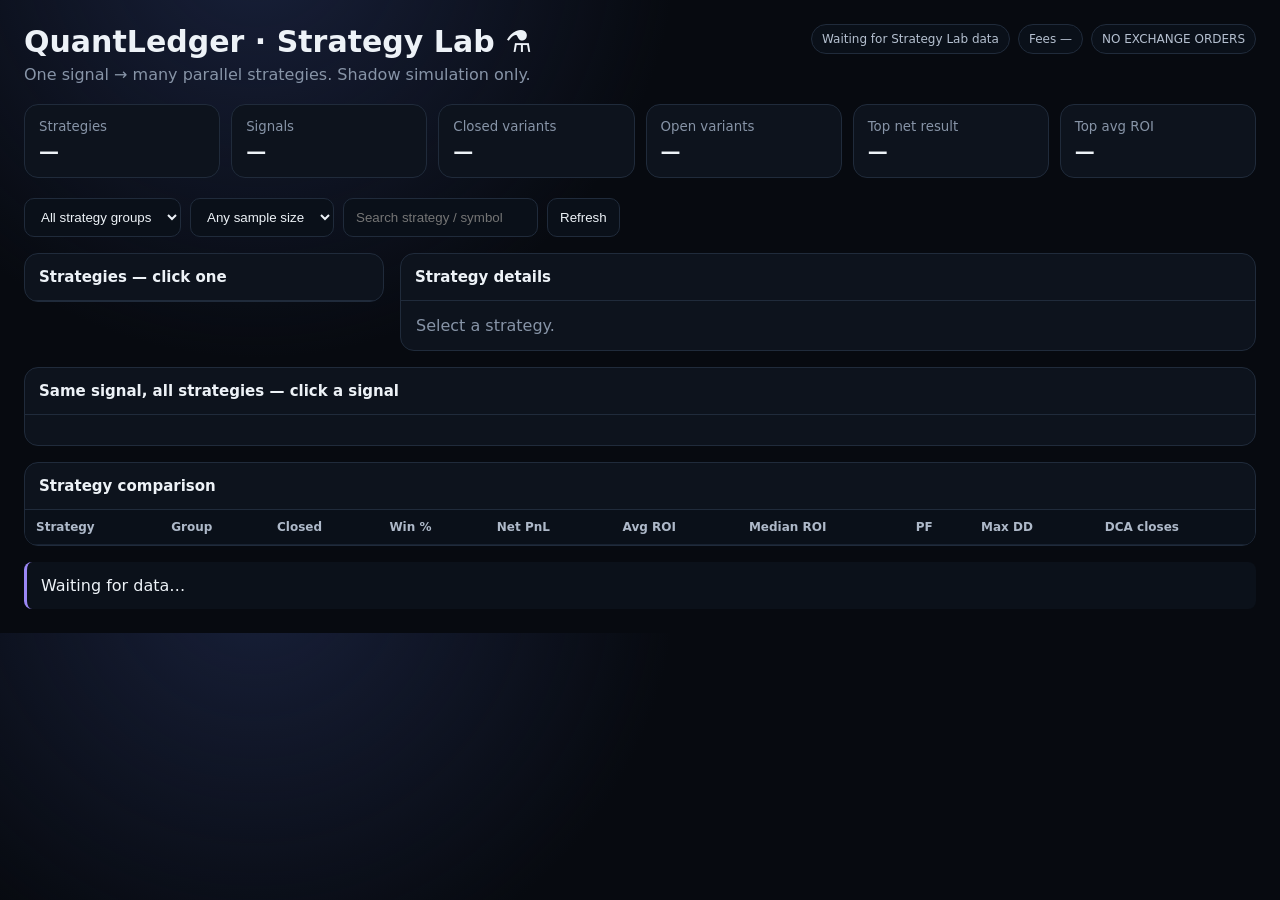
==== strategy-lab.html @ 955a2b3a "Update Strategy Lab page" ====
<!doctype html>
<html lang="en">
<head>
<meta charset="utf-8">
<meta name="viewport" content="width=device-width,initial-scale=1">
<title>QuantLedger · Strategy Lab</title>
<style>
:root{--bg:#070a10;--card:#0d131d;--card2:#101824;--line:#202b3b;--txt:#edf2f7;--muted:#8794a7;--green:#39d98a;--red:#ff6574;--yellow:#ffd166;--violet:#9b87f5}
*{box-sizing:border-box}body{margin:0;background:radial-gradient(circle at 20% -10%,#18203a 0,transparent 34%),var(--bg);color:var(--txt);font-family:Inter,system-ui,-apple-system,Segoe UI,Roboto,Arial,sans-serif}
.wrap{max-width:1580px;margin:auto;padding:24px}.header{display:flex;justify-content:space-between;gap:20px;align-items:flex-start;flex-wrap:wrap}
h1{margin:0;font-size:30px}.sub{color:var(--muted);margin-top:6px}.chips{display:flex;gap:8px;flex-wrap:wrap}.chip{font-size:12px;padding:7px 10px;border-radius:999px;background:#0a1019;border:1px solid var(--line);color:#b5c0d0}
.kpis{display:grid;grid-template-columns:repeat(6,minmax(130px,1fr));gap:11px;margin:20px 0}.kpi{background:var(--card);border:1px solid var(--line);border-radius:14px;padding:14px}.kpi small{display:block;color:var(--muted)}.kpi b{display:block;margin-top:5px;font-size:20px}
.controls{display:flex;gap:9px;flex-wrap:wrap;margin:16px 0}.controls input,.controls select,.controls button{background:#0a1019;color:var(--txt);border:1px solid var(--line);border-radius:10px;padding:10px 12px}.controls button{cursor:pointer}
.grid{display:grid;grid-template-columns:360px 1fr;gap:16px;align-items:start}.panel{background:var(--card);border:1px solid var(--line);border-radius:14px;overflow:hidden}.panel h2{font-size:15px;margin:0;padding:14px;border-bottom:1px solid var(--line)}
.strategies{max-height:760px;overflow:auto}.strategy{padding:12px 14px;border-bottom:1px solid #182231;cursor:pointer}.strategy:hover,.strategy.active{background:#131d2b}.strategy .name{font-weight:700}.strategy .meta{display:flex;gap:10px;margin-top:6px;font-size:12px;color:var(--muted)}.tag{border:1px solid var(--line);border-radius:999px;padding:2px 6px}
.content{padding:15px}.metric-row{display:grid;grid-template-columns:repeat(6,1fr);gap:9px}.mini{background:#0a1019;border:1px solid #182231;border-radius:11px;padding:10px}.mini small{color:var(--muted);display:block}.mini b{display:block;margin-top:4px}
.tablewrap{overflow:auto;border:1px solid var(--line);border-radius:12px;margin-top:12px}table{border-collapse:collapse;width:100%;min-width:980px}th,td{padding:10px 11px;border-bottom:1px solid #182231;font-size:12px;text-align:left;white-space:nowrap}th{background:#0a1019;color:#aeb9c9;position:sticky;top:0}.good{color:var(--green)}.bad{color:var(--red)}.muted{color:var(--muted)}.warn{color:var(--yellow)}
.signals{display:grid;grid-template-columns:repeat(4,1fr);gap:10px}.signal{background:#0a1019;border:1px solid #182231;border-radius:12px;padding:11px;cursor:pointer}.signal:hover,.signal.active{border-color:#59677d;background:#111a27}.signal b{display:block}.signal small{color:var(--muted)}
.desc{color:#b8c3d1;line-height:1.5}.assumptions{margin-top:16px;padding:14px;border-left:3px solid var(--violet);background:#0b111a;border-radius:8px}.hidden{display:none}
@media(max-width:1150px){.grid{grid-template-columns:1fr}.strategies{max-height:360px}.metric-row{grid-template-columns:repeat(3,1fr)}.signals{grid-template-columns:repeat(3,1fr)}}
@media(max-width:700px){.wrap{padding:13px}.kpis{grid-template-columns:repeat(2,1fr)}.metric-row{grid-template-columns:repeat(2,1fr)}.signals{grid-template-columns:repeat(2,1fr)}h1{font-size:24px}}
</style>
</head>
<body>
<div class="wrap">
  <div class="header">
    <div><h1>QuantLedger · Strategy Lab ⚗️</h1><div class="sub">One signal → many parallel strategies. Shadow simulation only.</div></div>
    <div class="chips"><span class="chip" id="updated">Loading…</span><span class="chip" id="fees">Fees —</span><span class="chip">NO EXCHANGE ORDERS</span></div>
  </div>

  <div class="kpis">
    <div class="kpi"><small>Strategies</small><b id="kStrategies">—</b></div>
    <div class="kpi"><small>Signals</small><b id="kSignals">—</b></div>
    <div class="kpi"><small>Closed variants</small><b id="kClosed">—</b></div>
    <div class="kpi"><small>Open variants</small><b id="kOpen">—</b></div>
    <div class="kpi"><small>Top net result</small><b id="kNet">—</b></div>
    <div class="kpi"><small>Top avg ROI</small><b id="kRoi">—</b></div>
  </div>

  <div class="controls">
    <select id="group"><option value="ALL">All strategy groups</option></select>
    <select id="sample"><option value="0">Any sample size</option><option value="5">≥ 5 closed</option><option value="10">≥ 10 closed</option><option value="25">≥ 25 closed</option><option value="50">≥ 50 closed</option></select>
    <input id="search" placeholder="Search strategy / symbol">
    <button id="refresh">Refresh</button>
  </div>

  <div class="grid">
    <div class="panel"><h2>Strategies — click one</h2><div class="strategies" id="strategyList"></div></div>
    <div class="panel"><h2 id="detailTitle">Strategy details</h2><div class="content" id="strategyDetail"><div class="muted">Select a strategy.</div></div></div>
  </div>

  <div class="panel" style="margin-top:16px">
    <h2>Same signal, all strategies — click a signal</h2>
    <div class="content">
      <div class="signals" id="signalCards"></div>
      <div id="signalDetail" class="hidden"></div>
    </div>
  </div>

  <div class="panel" style="margin-top:16px"><h2>Strategy comparison</h2><div class="tablewrap" style="margin:0;border:0;border-radius:0"><table>
    <thead><tr><th>Strategy</th><th>Group</th><th>Closed</th><th>Win %</th><th>Net PnL</th><th>Avg ROI</th><th>Median ROI</th><th>PF</th><th>Max DD</th><th>DCA closes</th></tr></thead>
    <tbody id="comparison"></tbody></table></div></div>

  <div class="assumptions" id="notes">Waiting for data…</div>
</div>

<script>
let DATA=null, selectedStrategy=null, selectedSignal=null;
const $=s=>document.querySelector(s);
const esc=s=>String(s??'').replace(/[&<>"']/g,m=>({'&':'&amp;','<':'&lt;','>':'&gt;','"':'&quot;',"'":'&#039;'}[m]));
const n=(x,d=2)=>Number(x||0).toLocaleString(undefined,{minimumFractionDigits:d,maximumFractionDigits:d});
const cls=x=>Number(x||0)>0?'good':Number(x||0)<0?'bad':'muted';
const money=x=>`${Number(x||0)>=0?'+':''}${n(x,3)} USDT`;
const pct=x=>`${Number(x||0)>=0?'+':''}${n(x,3)}%`;
function price(x){x=Number(x||0);if(!x)return '—';return x<.01?x.toFixed(8):x<1?x.toFixed(6):x.toFixed(4)}
function sMap(){return Object.fromEntries((DATA?.strategies||[]).map(x=>[x.id,x]))}

function filteredStrategies(){
  const g=$('#group').value, min=Number($('#sample').value), q=$('#search').value.trim().toLowerCase();
  return (DATA.strategies||[]).filter(s=>(g==='ALL'||s.group===g)&&s.closed>=min&&(!q||s.name.toLowerCase().includes(q)||s.id.toLowerCase().includes(q)));
}
function renderStrategyList(){
  const rows=filteredStrategies().sort((a,b)=>b.net_pnl-a.net_pnl);
  $('#strategyList').innerHTML=rows.map(s=>`<div class="strategy ${selectedStrategy===s.id?'active':''}" data-id="${esc(s.id)}">
    <div class="name">${esc(s.name)}</div><div class="meta"><span class="tag">${esc(s.group)}</span><span>${s.closed} closed</span><span class="${cls(s.net_pnl)}">${money(s.net_pnl)}</span></div>
  </div>`).join('')||'<div class="strategy muted">No matches.</div>';
  document.querySelectorAll('.strategy[data-id]').forEach(x=>x.onclick=()=>showStrategy(x.dataset.id));
}
function showStrategy(id){
  selectedStrategy=id; const s=sMap()[id]; if(!s)return; renderStrategyList();
  $('#detailTitle').textContent=s.name;
  const c=s.config||{};
  const trades=[];
  for(const sig of DATA.signals||[]){const v=(sig.variants||[]).find(x=>x.strategy_id===id);if(v)trades.push({...v,symbol:sig.symbol,timeframe:sig.timeframe,signal_id:sig.signal_id})}
  $('#strategyDetail').innerHTML=`
    <div class="desc">${esc(s.description)}</div>
    <div class="metric-row" style="margin-top:12px">
      <div class="mini"><small>Closed</small><b>${s.closed}</b></div><div class="mini"><small>Win rate</small><b>${n(s.win_rate,2)}%</b></div>
      <div class="mini"><small>Net PnL</small><b class="${cls(s.net_pnl)}">${money(s.net_pnl)}</b></div><div class="mini"><small>Avg ROI</small><b class="${cls(s.avg_roi)}">${pct(s.avg_roi)}</b></div>
      <div class="mini"><small>Profit factor</small><b>${s.profit_factor>900?'∞':n(s.profit_factor,2)}</b></div><div class="mini"><small>Max DD</small><b class="${cls(s.max_drawdown_usdt)}">${money(s.max_drawdown_usdt)}</b></div>
    </div>
    <div class="tablewrap"><table><thead><tr><th>Setting</th><th>Value</th><th>Setting</th><th>Value</th></tr></thead><tbody>
      <tr><td>Entry1</td><td>${n(c.entry1_usdt,0)} USDT</td><td>Entry2</td><td>${c.dca?n(c.entry2_usdt,0)+' USDT':'OFF'}</td></tr>
      <tr><td>Mode</td><td>${esc(c.mode)}</td><td>Target</td><td>${c.mode==='SPLIT'?'Split':('TP'+c.target)}</td></tr>
      <tr><td>DCA profit</td><td>${c.dca?c.dca_profit+'%':'—'}</td><td>DCA trail</td><td>${c.dca&&c.dca_trail?c.dca_trail+'%':'OFF'}</td></tr>
      <tr><td>Raised stop</td><td>${c.raised_stop?'YES':'NO'}</td><td>Stop source</td><td>${esc(c.stop_source)}</td></tr>
    </tbody></table></div>
    <div class="tablewrap"><table><thead><tr><th>Symbol</th><th>TF</th><th>Status</th><th>E1</th><th>E2</th><th>Avg</th><th>Exit</th><th>PnL</th><th>ROI</th><th>Reason</th></tr></thead>
      <tbody>${trades.slice(0,80).map(t=>`<tr><td>${esc(t.symbol)}</td><td>${esc(t.timeframe||'—')}</td><td>${esc(t.status)}</td><td>${price(t.entry1_price)}</td><td>${price(t.entry2_price)}</td><td>${price(t.avg_entry)}</td><td>${price(t.exit_price)}</td><td class="${cls(t.pnl)}">${t.status==='CLOSED'?money(t.pnl):'—'}</td><td class="${cls(t.roi)}">${t.status==='CLOSED'?pct(t.roi):'—'}</td><td>${esc(t.exit_reason||'—')}</td></tr>`).join('')}</tbody>
    </table></div>`;
}
function renderSignals(){
  const q=$('#search').value.trim().toLowerCase();
  const sigs=(DATA.signals||[]).filter(s=>!q||s.symbol.toLowerCase().includes(q)).slice(0,48);
  $('#signalCards').innerHTML=sigs.map(s=>{
    const closed=(s.variants||[]).filter(v=>v.status==='CLOSED').length;
    const open=(s.variants||[]).filter(v=>v.status==='OPEN').length;
    return `<div class="signal ${selectedSignal===s.signal_id?'active':''}" data-sig="${esc(s.signal_id)}"><b>${esc(s.symbol)} <span class="muted">${esc(s.timeframe||'')}</span></b><small>${s.market_ready?'MARKET ENTRY':'E1 '+price(s.entry1)} · E2 ${price(s.entry2)}</small><small>${closed} closed · ${open} open variants</small></div>`;
  }).join('')||'<div class="muted">No signals yet.</div>';
  document.querySelectorAll('.signal[data-sig]').forEach(x=>x.onclick=()=>showSignal(x.dataset.sig));
}
function showSignal(id){
  selectedSignal=id; renderSignals(); const s=(DATA.signals||[]).find(x=>x.signal_id===id);if(!s)return;
  const map=sMap(), vars=(s.variants||[]).slice().sort((a,b)=>Number(b.pnl||0)-Number(a.pnl||0));
  $('#signalDetail').classList.remove('hidden');
  $('#signalDetail').innerHTML=`<h3>${esc(s.symbol)} ${esc(s.timeframe||'')}</h3>
    <div class="desc">Signal: ${esc(s.signal_id)} · ${s.market_ready?'ENTRY without numeric price → first live market price':'Explicit Entry1 '+price(s.entry1)} · Entry2 ${price(s.entry2)} · SL ${price(s.stop_loss)}</div>
    <div class="tablewrap"><table><thead><tr><th>Strategy</th><th>Group</th><th>Status</th><th>E1</th><th>E2</th><th>Avg</th><th>Exit</th><th>PnL</th><th>ROI</th><th>High</th><th>Low</th><th>Reason</th></tr></thead>
    <tbody>${vars.map(v=>`<tr><td>${esc(map[v.strategy_id]?.name||v.strategy_id)}</td><td>${esc(map[v.strategy_id]?.group||'')}</td><td>${esc(v.status)}</td><td>${price(v.entry1_price)}</td><td>${price(v.entry2_price)}</td><td>${price(v.avg_entry)}</td><td>${price(v.exit_price)}</td><td class="${cls(v.pnl)}">${v.status==='CLOSED'?money(v.pnl):'—'}</td><td class="${cls(v.roi)}">${v.status==='CLOSED'?pct(v.roi):'—'}</td><td>${price(v.high)}</td><td>${price(v.low)}</td><td>${esc(v.exit_reason||'—')}</td></tr>`).join('')}</tbody></table></div>`;
}
function renderComparison(){
  const rows=filteredStrategies().sort((a,b)=>b.net_pnl-a.net_pnl);
  $('#comparison').innerHTML=rows.map(s=>`<tr><td>${esc(s.name)}</td><td>${esc(s.group)}</td><td>${s.closed}</td><td>${n(s.win_rate,2)}%</td><td class="${cls(s.net_pnl)}">${money(s.net_pnl)}</td><td class="${cls(s.avg_roi)}">${pct(s.avg_roi)}</td><td class="${cls(s.median_roi)}">${pct(s.median_roi)}</td><td>${s.profit_factor>900?'∞':n(s.profit_factor,2)}</td><td class="${cls(s.max_drawdown_usdt)}">${money(s.max_drawdown_usdt)}</td><td>${s.dca_closed}</td></tr>`).join('');
}
function render(){
  if(!DATA)return;
  $('#updated').textContent='Updated '+new Date(DATA.updated_at).toLocaleString();
  $('#fees').textContent=`Fees: taker ${n(DATA.fees?.taker_pct,3)}% · maker ${n(DATA.fees?.maker_pct,3)}%`;
  $('#kStrategies').textContent=DATA.strategy_count; $('#kSignals').textContent=DATA.signal_count; $('#kClosed').textContent=DATA.closed_variants; $('#kOpen').textContent=DATA.open_variants;
  const eligible=(DATA.strategies||[]).filter(s=>s.closed>0);
  const net=[...eligible].sort((a,b)=>b.net_pnl-a.net_pnl)[0], roi=[...eligible].sort((a,b)=>b.avg_roi-a.avg_roi)[0];
  $('#kNet').innerHTML=net?`<span class="${cls(net.net_pnl)}">${money(net.net_pnl)}</span>`:'—';
  $('#kRoi').innerHTML=roi?`<span class="${cls(roi.avg_roi)}">${pct(roi.avg_roi)}</span>`:'—';
  const groups=[...new Set((DATA.strategies||[]).map(s=>s.group))]; const cur=$('#group').value;
  $('#group').innerHTML='<option value="ALL">All strategy groups</option>'+groups.map(g=>`<option ${g===cur?'selected':''}>${esc(g)}</option>`).join('');
  renderStrategyList();renderSignals();renderComparison();
  $('#notes').innerHTML=(DATA.notes||[]).map(x=>`<div>• ${esc(x)}</div>`).join('');
  if(selectedStrategy)showStrategy(selectedStrategy); if(selectedSignal)showSignal(selectedSignal);
}
async function load(){
  const candidates=[`data/strategy_lab.json?t=${Date.now()}`,`strategy_lab_data.json?t=${Date.now()}`];
  let lastErr;
  for(const url of candidates){try{const r=await fetch(url,{cache:'no-store'});if(!r.ok)throw new Error('HTTP '+r.status);DATA=await r.json();render();return}catch(e){lastErr=e}}
  $('#updated').textContent='Waiting for Strategy Lab data';console.error(lastErr);
}
['group','sample'].forEach(id=>$('#'+id).addEventListener('change',render));
$('#search').addEventListener('input',()=>{renderStrategyList();renderSignals();renderComparison()});
$('#refresh').onclick=load; load(); setInterval(load,10000);
</script>
</body>
</html>
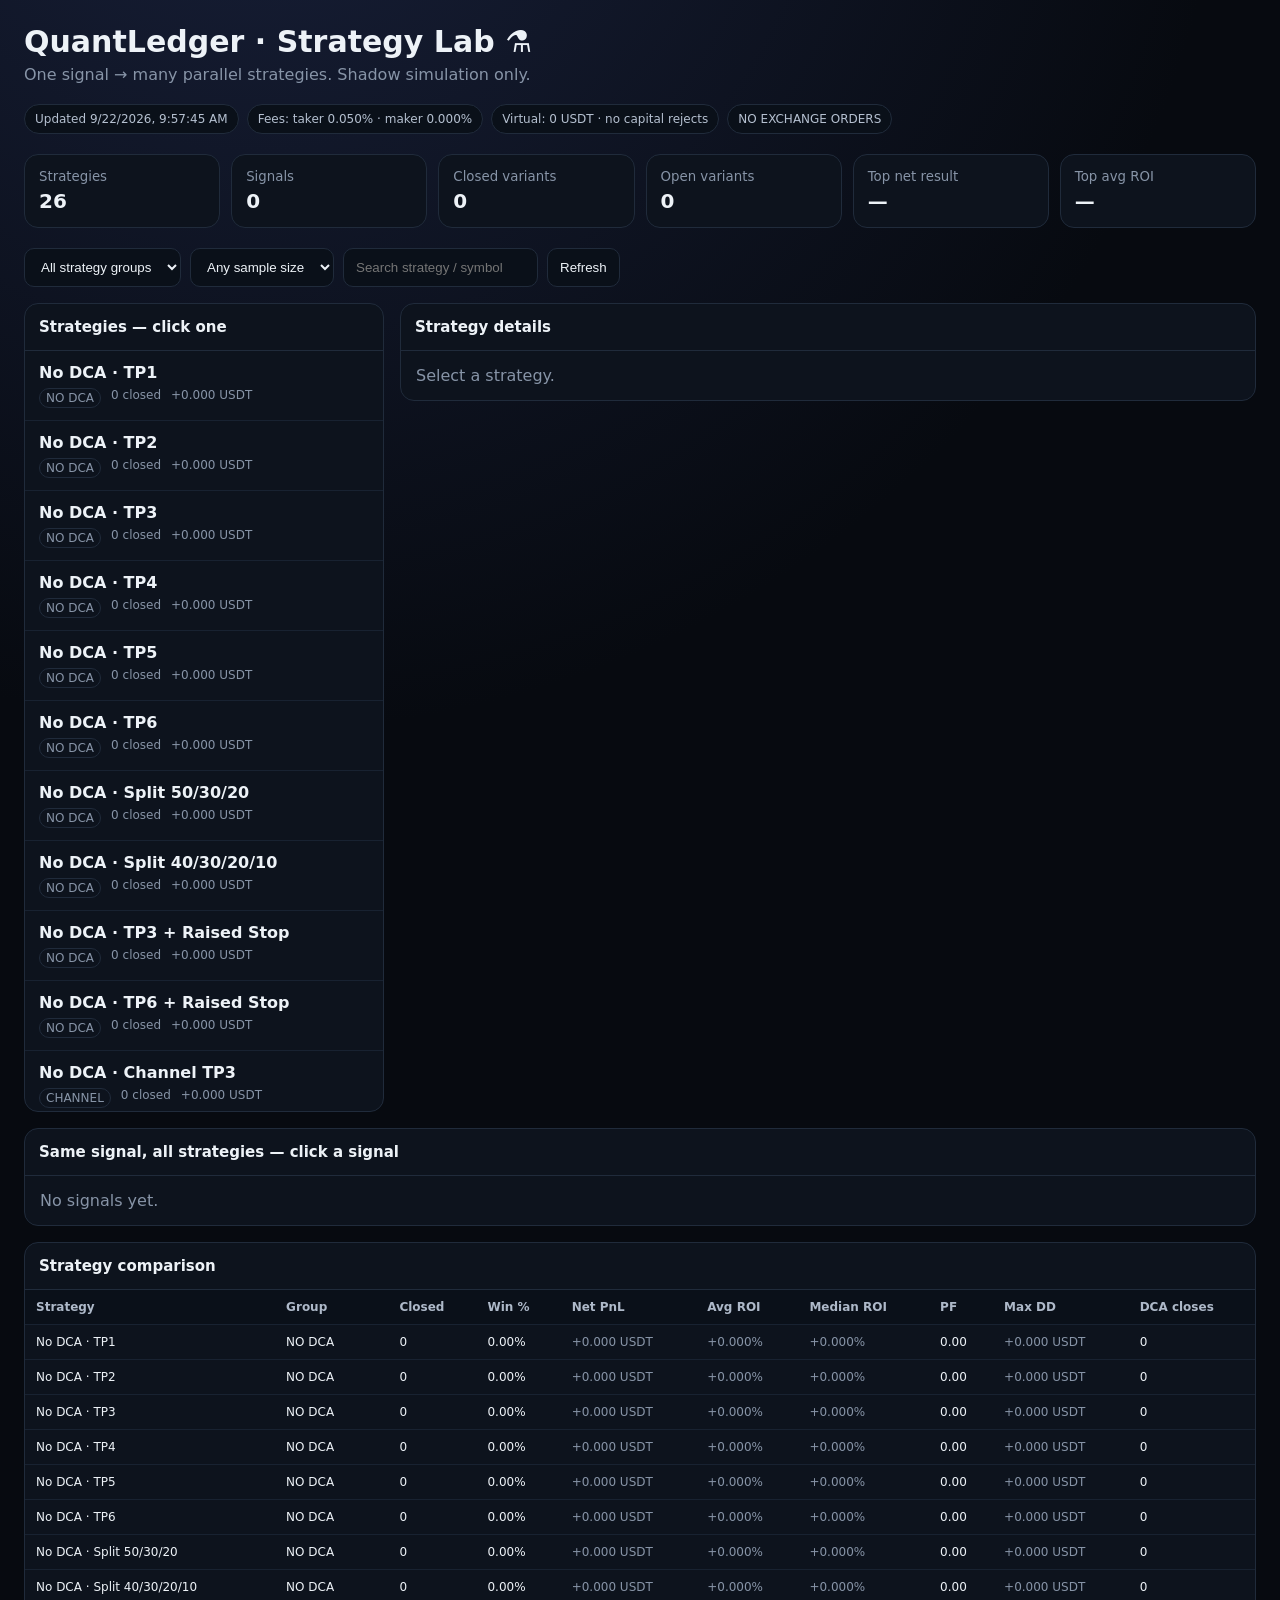
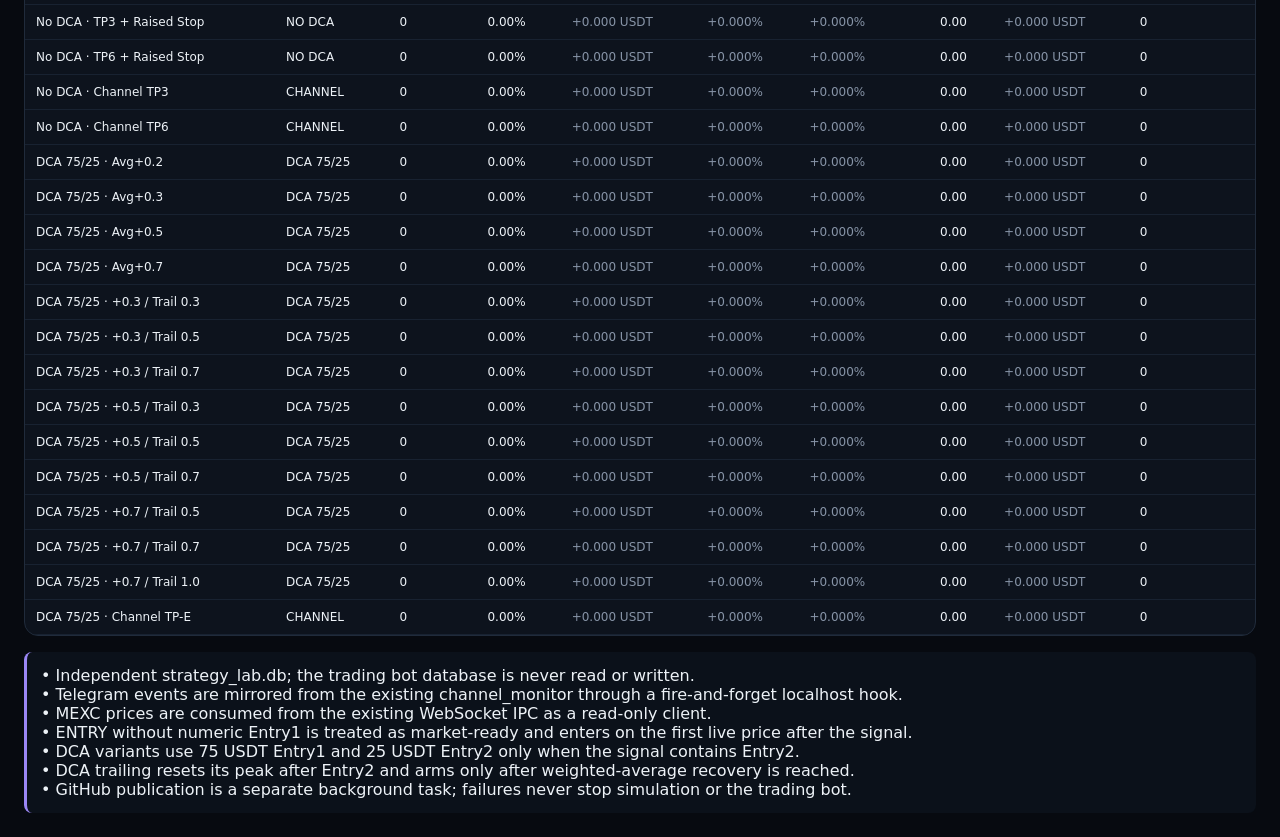
==== commit 415f9dd3: "Update Strategy Lab page" ====
--- a/strategy-lab.html
+++ b/strategy-lab.html
@@ -25,7 +25,7 @@
 <div class="wrap">
   <div class="header">
     <div><h1>QuantLedger · Strategy Lab ⚗️</h1><div class="sub">One signal → many parallel strategies. Shadow simulation only.</div></div>
-    <div class="chips"><span class="chip" id="updated">Loading…</span><span class="chip" id="fees">Fees —</span><span class="chip">NO EXCHANGE ORDERS</span></div>
+    <div class="chips"><span class="chip" id="updated">Loading…</span><span class="chip" id="fees">Fees —</span><span class="chip" id="virtualBalance">Virtual balance —</span><span class="chip">NO EXCHANGE ORDERS</span></div>
   </div>
 
   <div class="kpis">
@@ -99,10 +99,12 @@
       <div class="mini"><small>Net PnL</small><b class="${cls(s.net_pnl)}">${money(s.net_pnl)}</b></div><div class="mini"><small>Avg ROI</small><b class="${cls(s.avg_roi)}">${pct(s.avg_roi)}</b></div>
       <div class="mini"><small>Profit factor</small><b>${s.profit_factor>900?'∞':n(s.profit_factor,2)}</b></div><div class="mini"><small>Max DD</small><b class="${cls(s.max_drawdown_usdt)}">${money(s.max_drawdown_usdt)}</b></div>
     </div>
+    <div class="desc" style="margin-top:10px">Virtual capital: ${n(s.virtual_initial_balance,0)} USDT · Deployed: ${n(s.virtual_deployed,2)} USDT · Reserved for DCA: ${n(s.virtual_reserved,2)} USDT · Capital entry rejections: OFF</div>
     <div class="tablewrap"><table><thead><tr><th>Setting</th><th>Value</th><th>Setting</th><th>Value</th></tr></thead><tbody>
       <tr><td>Entry1</td><td>${n(c.entry1_usdt,0)} USDT</td><td>Entry2</td><td>${c.dca?n(c.entry2_usdt,0)+' USDT':'OFF'}</td></tr>
       <tr><td>Mode</td><td>${esc(c.mode)}</td><td>Target</td><td>${c.mode==='SPLIT'?'Split':('TP'+c.target)}</td></tr>
       <tr><td>DCA profit</td><td>${c.dca?c.dca_profit+'%':'—'}</td><td>DCA trail</td><td>${c.dca&&c.dca_trail?c.dca_trail+'%':'OFF'}</td></tr>
+      <tr><td>Fixed target</td><td>${c.fixed_target_pct?c.fixed_target_pct+'%':'—'}</td><td>Fixed stop</td><td>${c.fixed_stop_pct?c.fixed_stop_pct+'%':'—'}</td></tr>
       <tr><td>Raised stop</td><td>${c.raised_stop?'YES':'NO'}</td><td>Stop source</td><td>${esc(c.stop_source)}</td></tr>
     </tbody></table></div>
     <div class="tablewrap"><table><thead><tr><th>Symbol</th><th>TF</th><th>Status</th><th>E1</th><th>E2</th><th>Avg</th><th>Exit</th><th>PnL</th><th>ROI</th><th>Reason</th></tr></thead>
@@ -136,6 +138,7 @@
   if(!DATA)return;
   $('#updated').textContent='Updated '+new Date(DATA.updated_at).toLocaleString();
   $('#fees').textContent=`Fees: taker ${n(DATA.fees?.taker_pct,3)}% · maker ${n(DATA.fees?.maker_pct,3)}%`;
+  $('#virtualBalance').textContent=`Virtual: ${n(DATA.virtual_initial_balance_usdt,0)} USDT · no capital rejects`;
   $('#kStrategies').textContent=DATA.strategy_count; $('#kSignals').textContent=DATA.signal_count; $('#kClosed').textContent=DATA.closed_variants; $('#kOpen').textContent=DATA.open_variants;
   const eligible=(DATA.strategies||[]).filter(s=>s.closed>0);
   const net=[...eligible].sort((a,b)=>b.net_pnl-a.net_pnl)[0], roi=[...eligible].sort((a,b)=>b.avg_roi-a.avg_roi)[0];
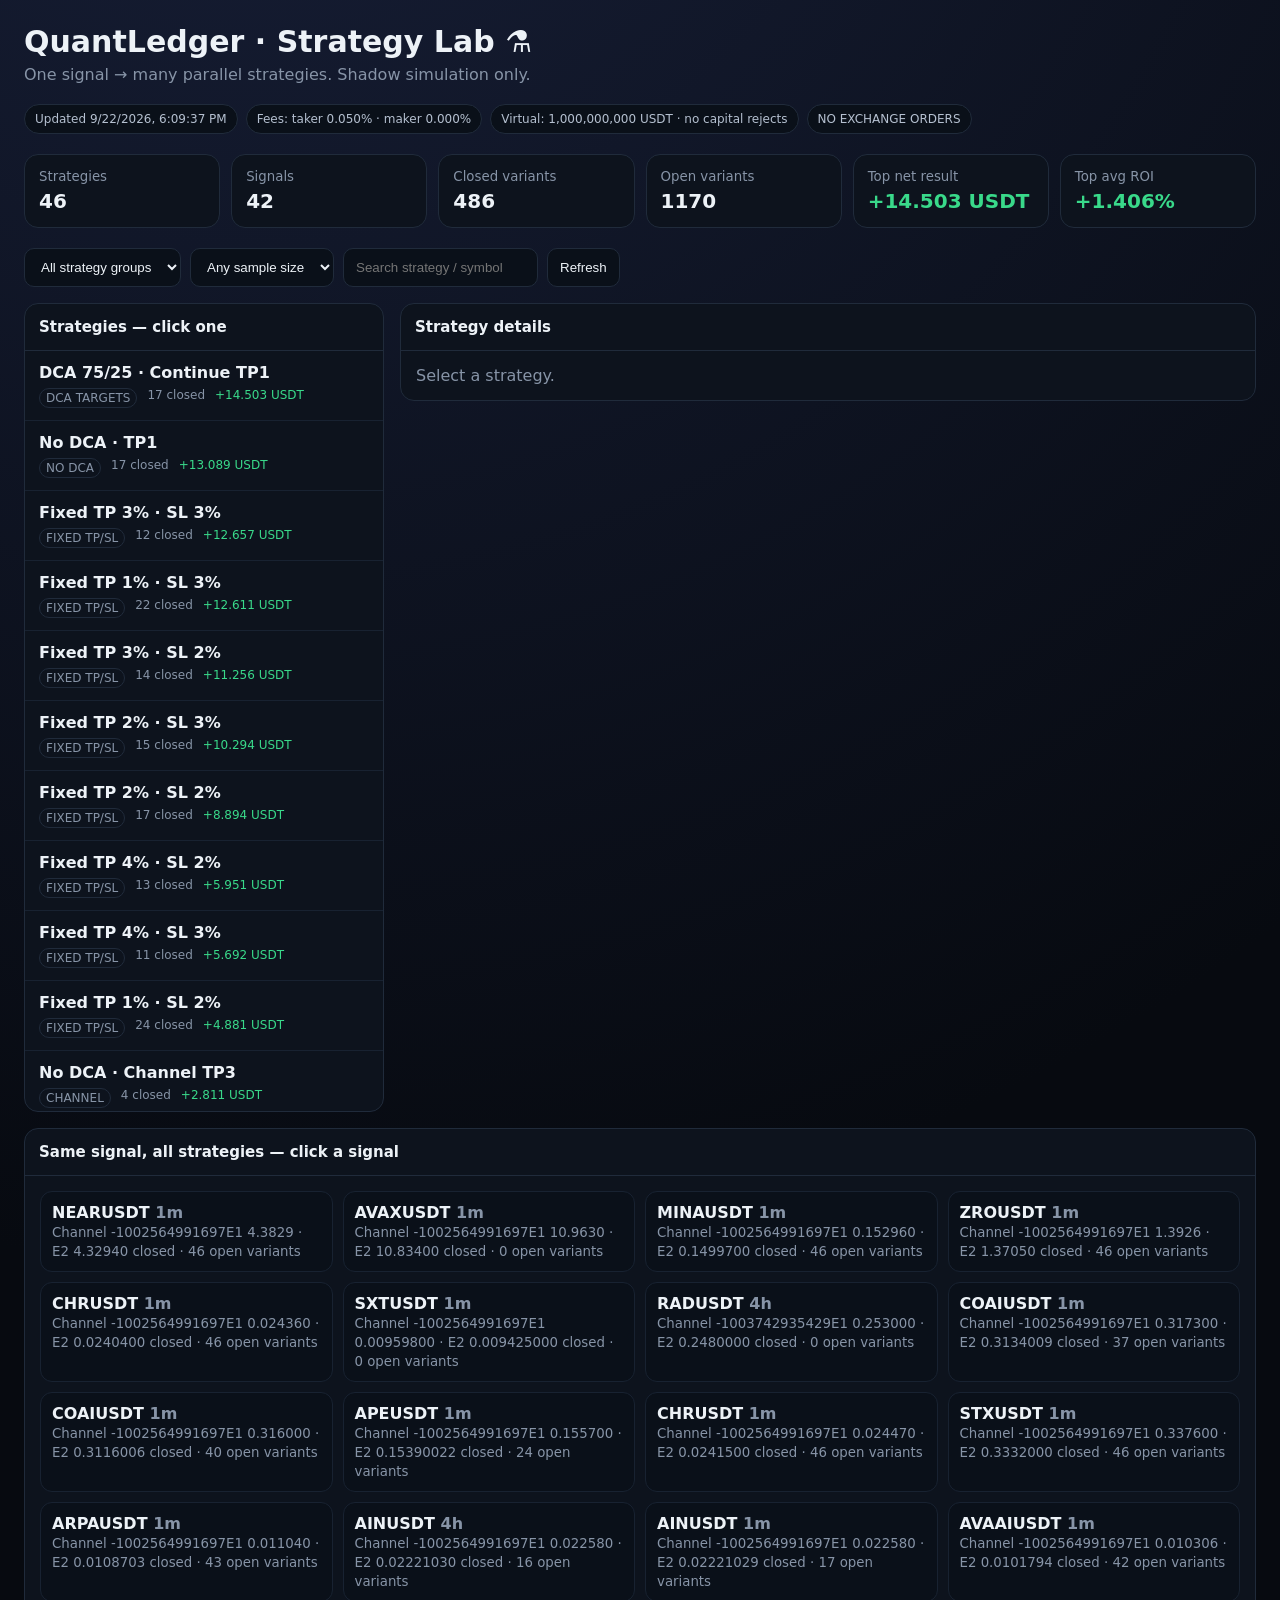
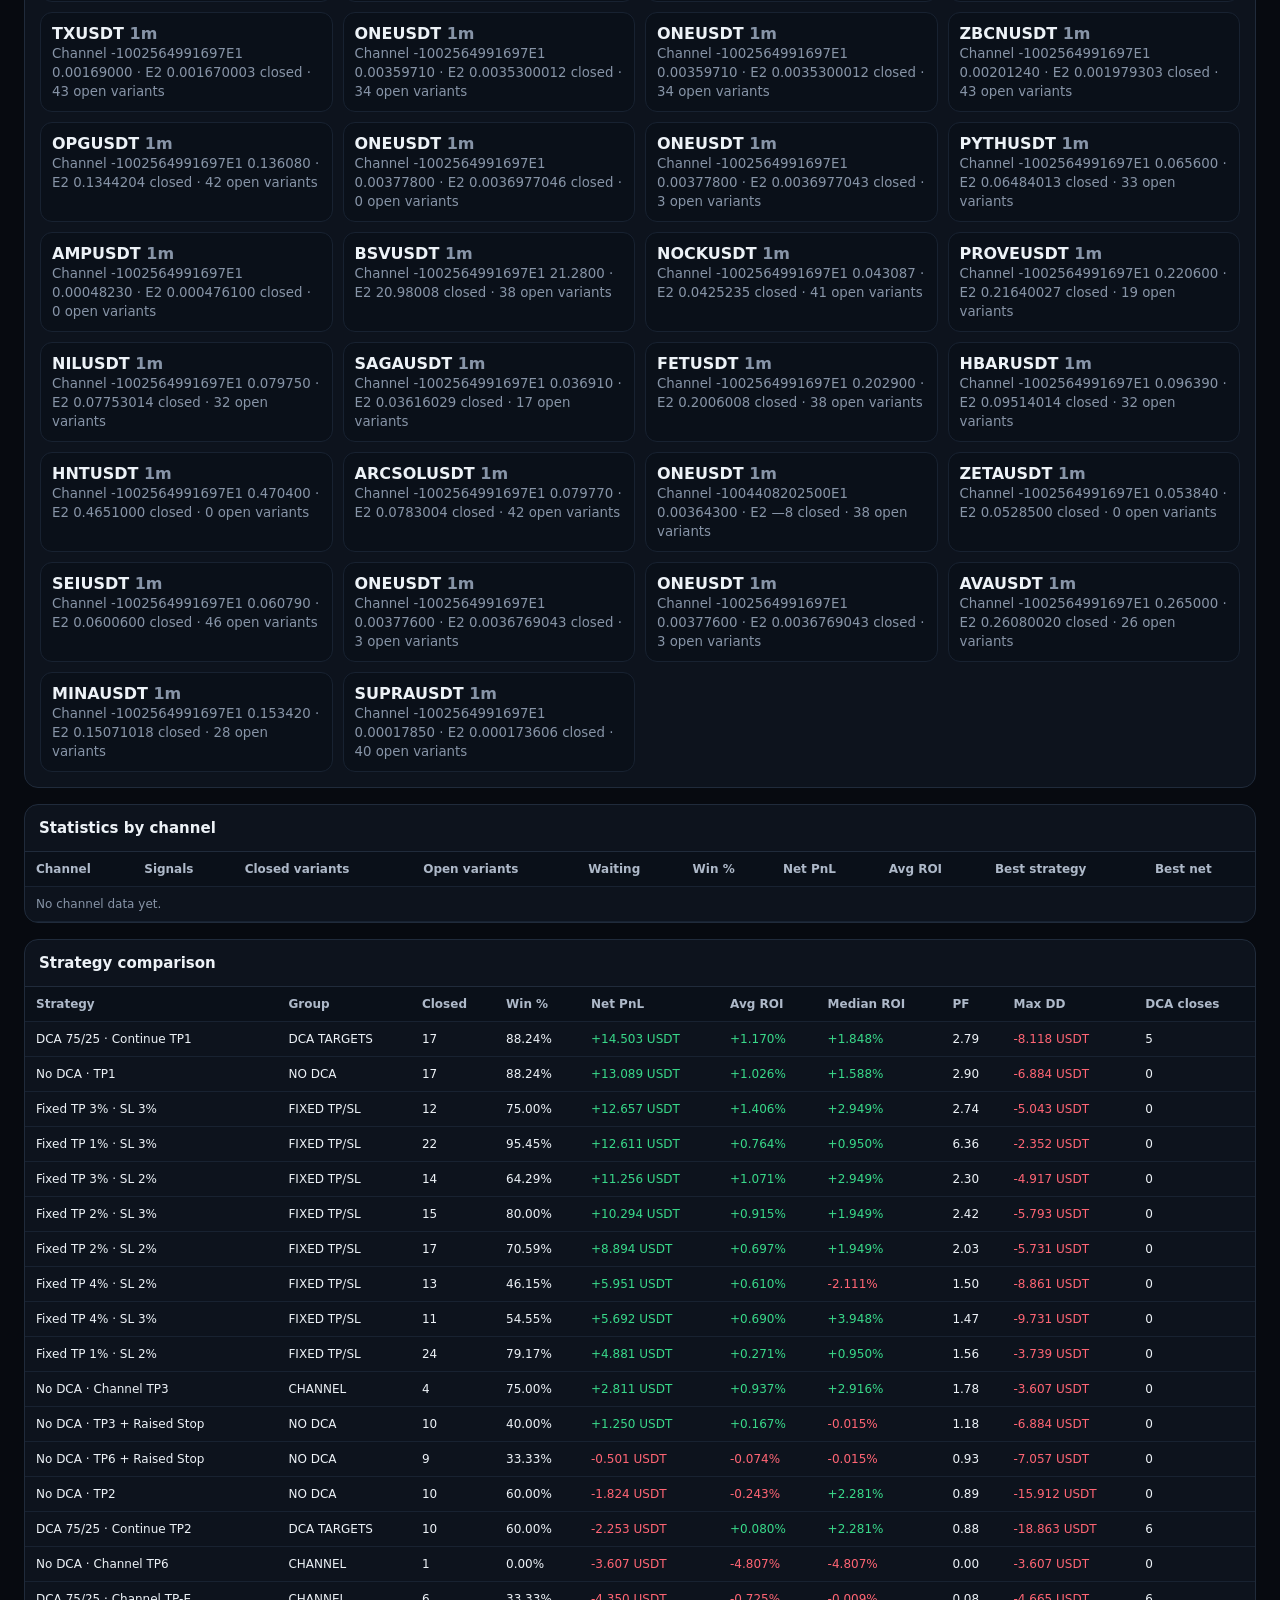
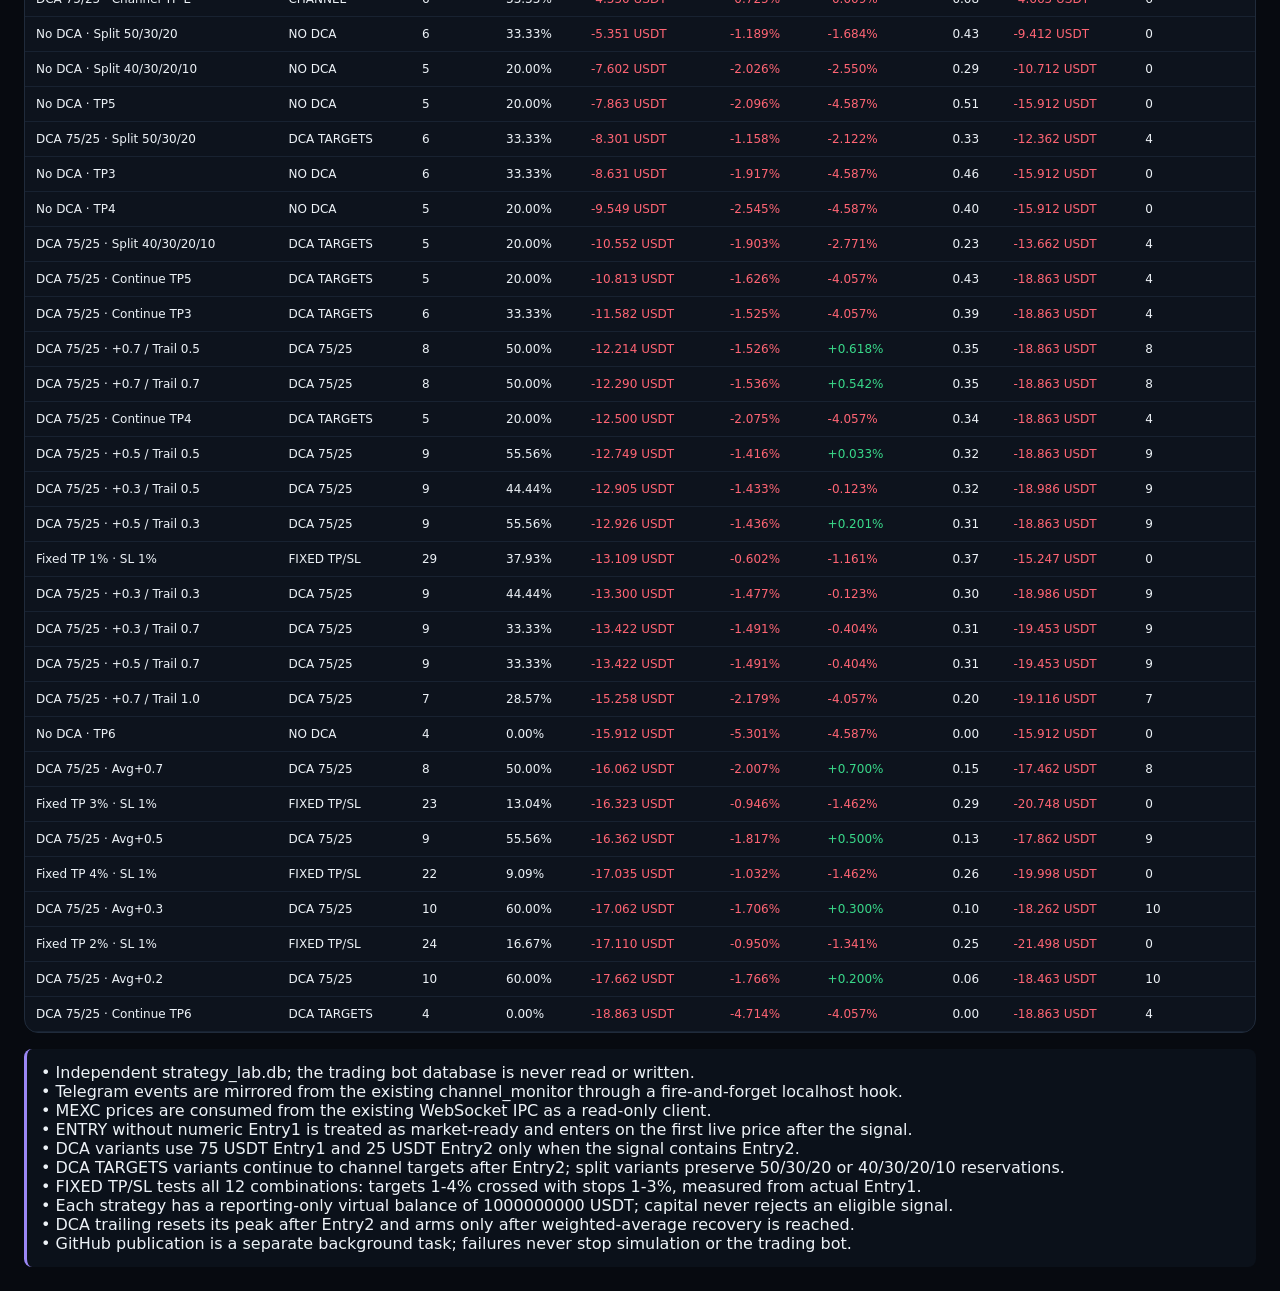
==== commit 439fcea9: "Update Strategy Lab page" ====
--- a/strategy-lab.html
+++ b/strategy-lab.html
@@ -57,6 +57,10 @@
     </div>
   </div>
 
+  <div class="panel" style="margin-top:16px"><h2>Statistics by channel</h2><div class="tablewrap" style="margin:0;border:0;border-radius:0"><table>
+    <thead><tr><th>Channel</th><th>Signals</th><th>Closed variants</th><th>Open variants</th><th>Waiting</th><th>Win %</th><th>Net PnL</th><th>Avg ROI</th><th>Best strategy</th><th>Best net</th></tr></thead>
+    <tbody id="channels"></tbody></table></div></div>
+
   <div class="panel" style="margin-top:16px"><h2>Strategy comparison</h2><div class="tablewrap" style="margin:0;border:0;border-radius:0"><table>
     <thead><tr><th>Strategy</th><th>Group</th><th>Closed</th><th>Win %</th><th>Net PnL</th><th>Avg ROI</th><th>Median ROI</th><th>PF</th><th>Max DD</th><th>DCA closes</th></tr></thead>
     <tbody id="comparison"></tbody></table></div></div>
@@ -105,6 +109,7 @@
       <tr><td>Mode</td><td>${esc(c.mode)}</td><td>Target</td><td>${c.mode==='SPLIT'?'Split':('TP'+c.target)}</td></tr>
       <tr><td>DCA profit</td><td>${c.dca?c.dca_profit+'%':'—'}</td><td>DCA trail</td><td>${c.dca&&c.dca_trail?c.dca_trail+'%':'OFF'}</td></tr>
       <tr><td>Fixed target</td><td>${c.fixed_target_pct?c.fixed_target_pct+'%':'—'}</td><td>Fixed stop</td><td>${c.fixed_stop_pct?c.fixed_stop_pct+'%':'—'}</td></tr>
+      <tr><td>Post-stop multiplier</td><td>${c.post_stop_multiplier>1?'×'+c.post_stop_multiplier:'—'}</td><td>Post-stop Entry1</td><td>${c.post_stop_multiplier>1?n(c.entry1_usdt*c.post_stop_multiplier,0)+' USDT':'—'}</td></tr>
       <tr><td>Raised stop</td><td>${c.raised_stop?'YES':'NO'}</td><td>Stop source</td><td>${esc(c.stop_source)}</td></tr>
     </tbody></table></div>
     <div class="tablewrap"><table><thead><tr><th>Symbol</th><th>TF</th><th>Status</th><th>E1</th><th>E2</th><th>Avg</th><th>Exit</th><th>PnL</th><th>ROI</th><th>Reason</th></tr></thead>
@@ -117,7 +122,7 @@
   $('#signalCards').innerHTML=sigs.map(s=>{
     const closed=(s.variants||[]).filter(v=>v.status==='CLOSED').length;
     const open=(s.variants||[]).filter(v=>v.status==='OPEN').length;
-    return `<div class="signal ${selectedSignal===s.signal_id?'active':''}" data-sig="${esc(s.signal_id)}"><b>${esc(s.symbol)} <span class="muted">${esc(s.timeframe||'')}</span></b><small>${s.market_ready?'MARKET ENTRY':'E1 '+price(s.entry1)} · E2 ${price(s.entry2)}</small><small>${closed} closed · ${open} open variants</small></div>`;
+    return `<div class="signal ${selectedSignal===s.signal_id?'active':''}" data-sig="${esc(s.signal_id)}"><b>${esc(s.symbol)} <span class="muted">${esc(s.timeframe||'')}</span></b><small>${esc(s.channel_name||('Channel '+s.chat_id))}</small><small>${s.market_ready?'MARKET ENTRY':'E1 '+price(s.entry1)} · E2 ${price(s.entry2)}</small><small>${closed} closed · ${open} open variants</small></div>`;
   }).join('')||'<div class="muted">No signals yet.</div>';
   document.querySelectorAll('.signal[data-sig]').forEach(x=>x.onclick=()=>showSignal(x.dataset.sig));
 }
@@ -134,6 +139,9 @@
   const rows=filteredStrategies().sort((a,b)=>b.net_pnl-a.net_pnl);
   $('#comparison').innerHTML=rows.map(s=>`<tr><td>${esc(s.name)}</td><td>${esc(s.group)}</td><td>${s.closed}</td><td>${n(s.win_rate,2)}%</td><td class="${cls(s.net_pnl)}">${money(s.net_pnl)}</td><td class="${cls(s.avg_roi)}">${pct(s.avg_roi)}</td><td class="${cls(s.median_roi)}">${pct(s.median_roi)}</td><td>${s.profit_factor>900?'∞':n(s.profit_factor,2)}</td><td class="${cls(s.max_drawdown_usdt)}">${money(s.max_drawdown_usdt)}</td><td>${s.dca_closed}</td></tr>`).join('');
 }
+function renderChannels(){
+  $('#channels').innerHTML=(DATA.channels||[]).map(c=>`<tr><td>${esc(c.channel_name)}</td><td>${c.signals}</td><td>${c.closed_variants}</td><td>${c.open_variants}</td><td>${c.waiting_variants}</td><td>${n(c.win_rate,2)}%</td><td class="${cls(c.net_pnl)}">${money(c.net_pnl)}</td><td class="${cls(c.avg_roi)}">${pct(c.avg_roi)}</td><td>${esc(c.best_strategy_name)}</td><td class="${cls(c.best_strategy_net)}">${money(c.best_strategy_net)}</td></tr>`).join('')||'<tr><td colspan="10" class="muted">No channel data yet.</td></tr>';
+}
 function render(){
   if(!DATA)return;
   $('#updated').textContent='Updated '+new Date(DATA.updated_at).toLocaleString();
@@ -146,7 +154,7 @@
   $('#kRoi').innerHTML=roi?`<span class="${cls(roi.avg_roi)}">${pct(roi.avg_roi)}</span>`:'—';
   const groups=[...new Set((DATA.strategies||[]).map(s=>s.group))]; const cur=$('#group').value;
   $('#group').innerHTML='<option value="ALL">All strategy groups</option>'+groups.map(g=>`<option ${g===cur?'selected':''}>${esc(g)}</option>`).join('');
-  renderStrategyList();renderSignals();renderComparison();
+  renderStrategyList();renderSignals();renderChannels();renderComparison();
   $('#notes').innerHTML=(DATA.notes||[]).map(x=>`<div>• ${esc(x)}</div>`).join('');
   if(selectedStrategy)showStrategy(selectedStrategy); if(selectedSignal)showSignal(selectedSignal);
 }
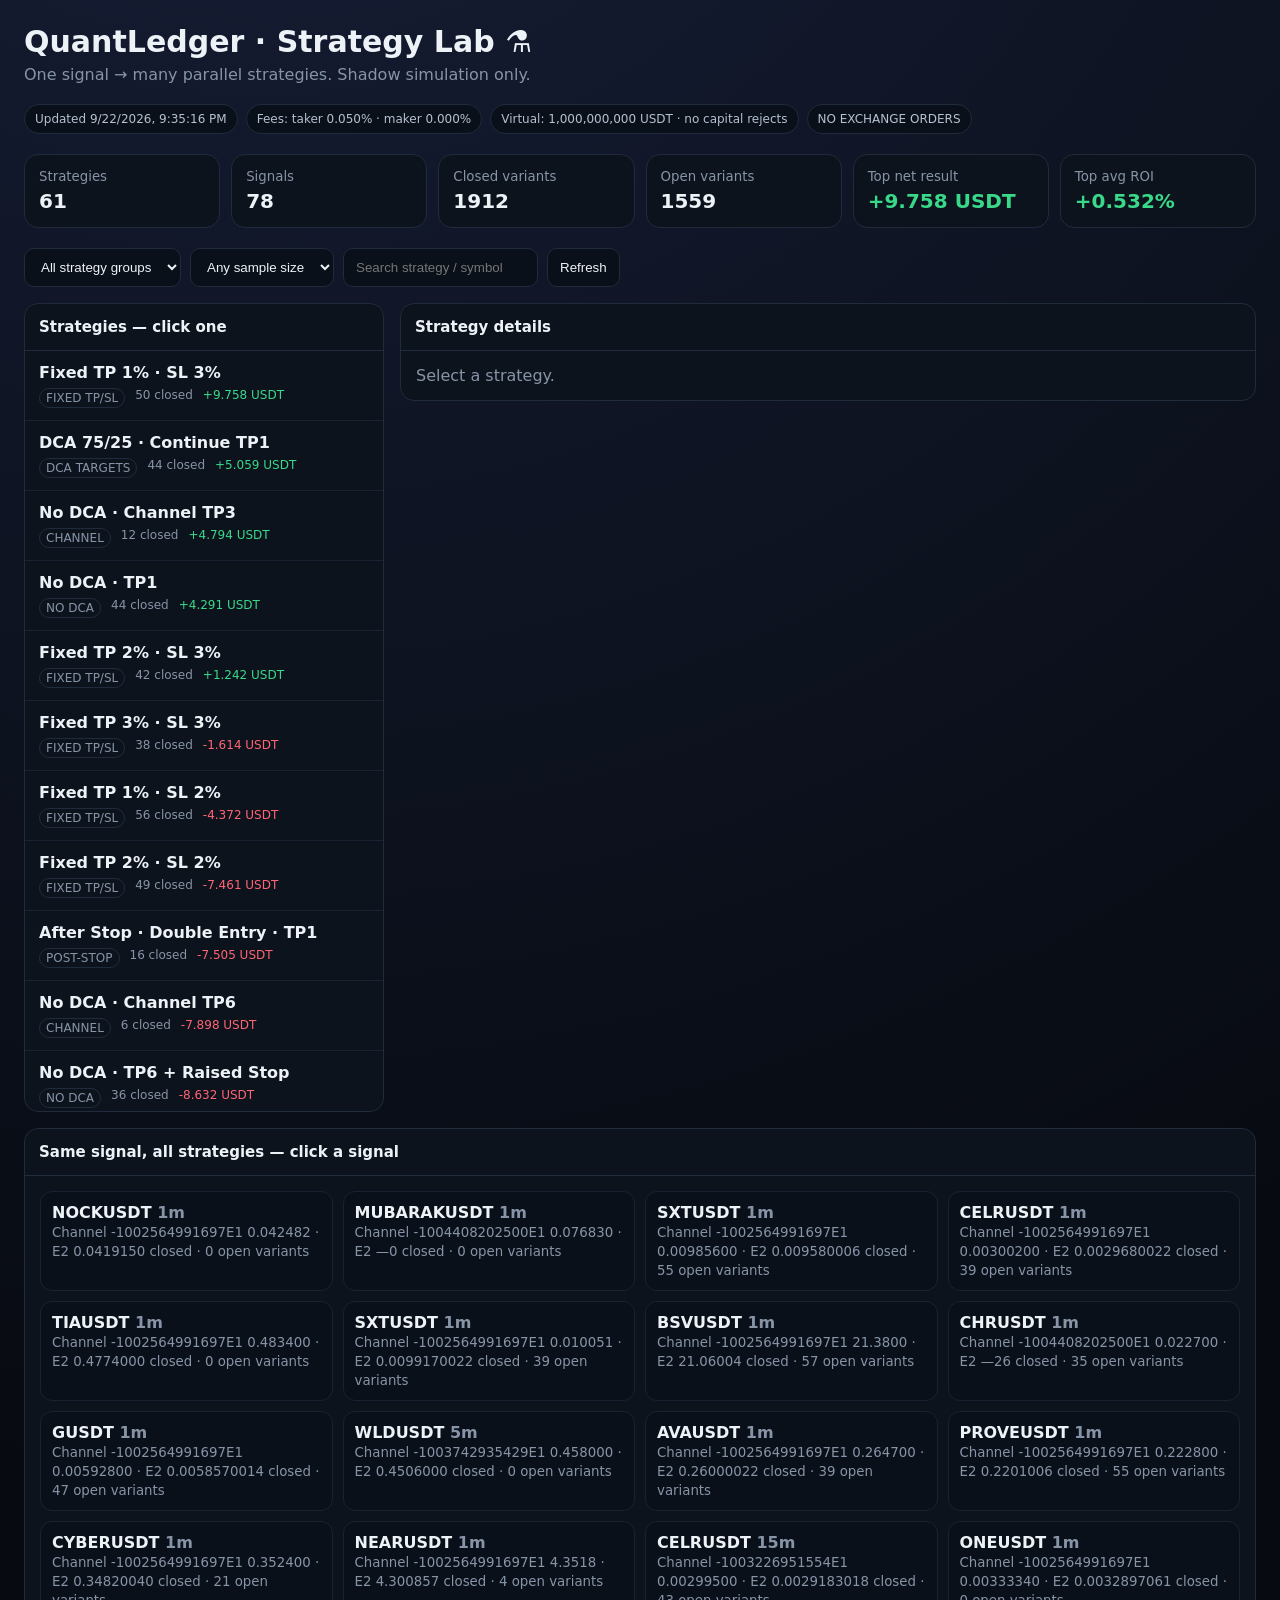
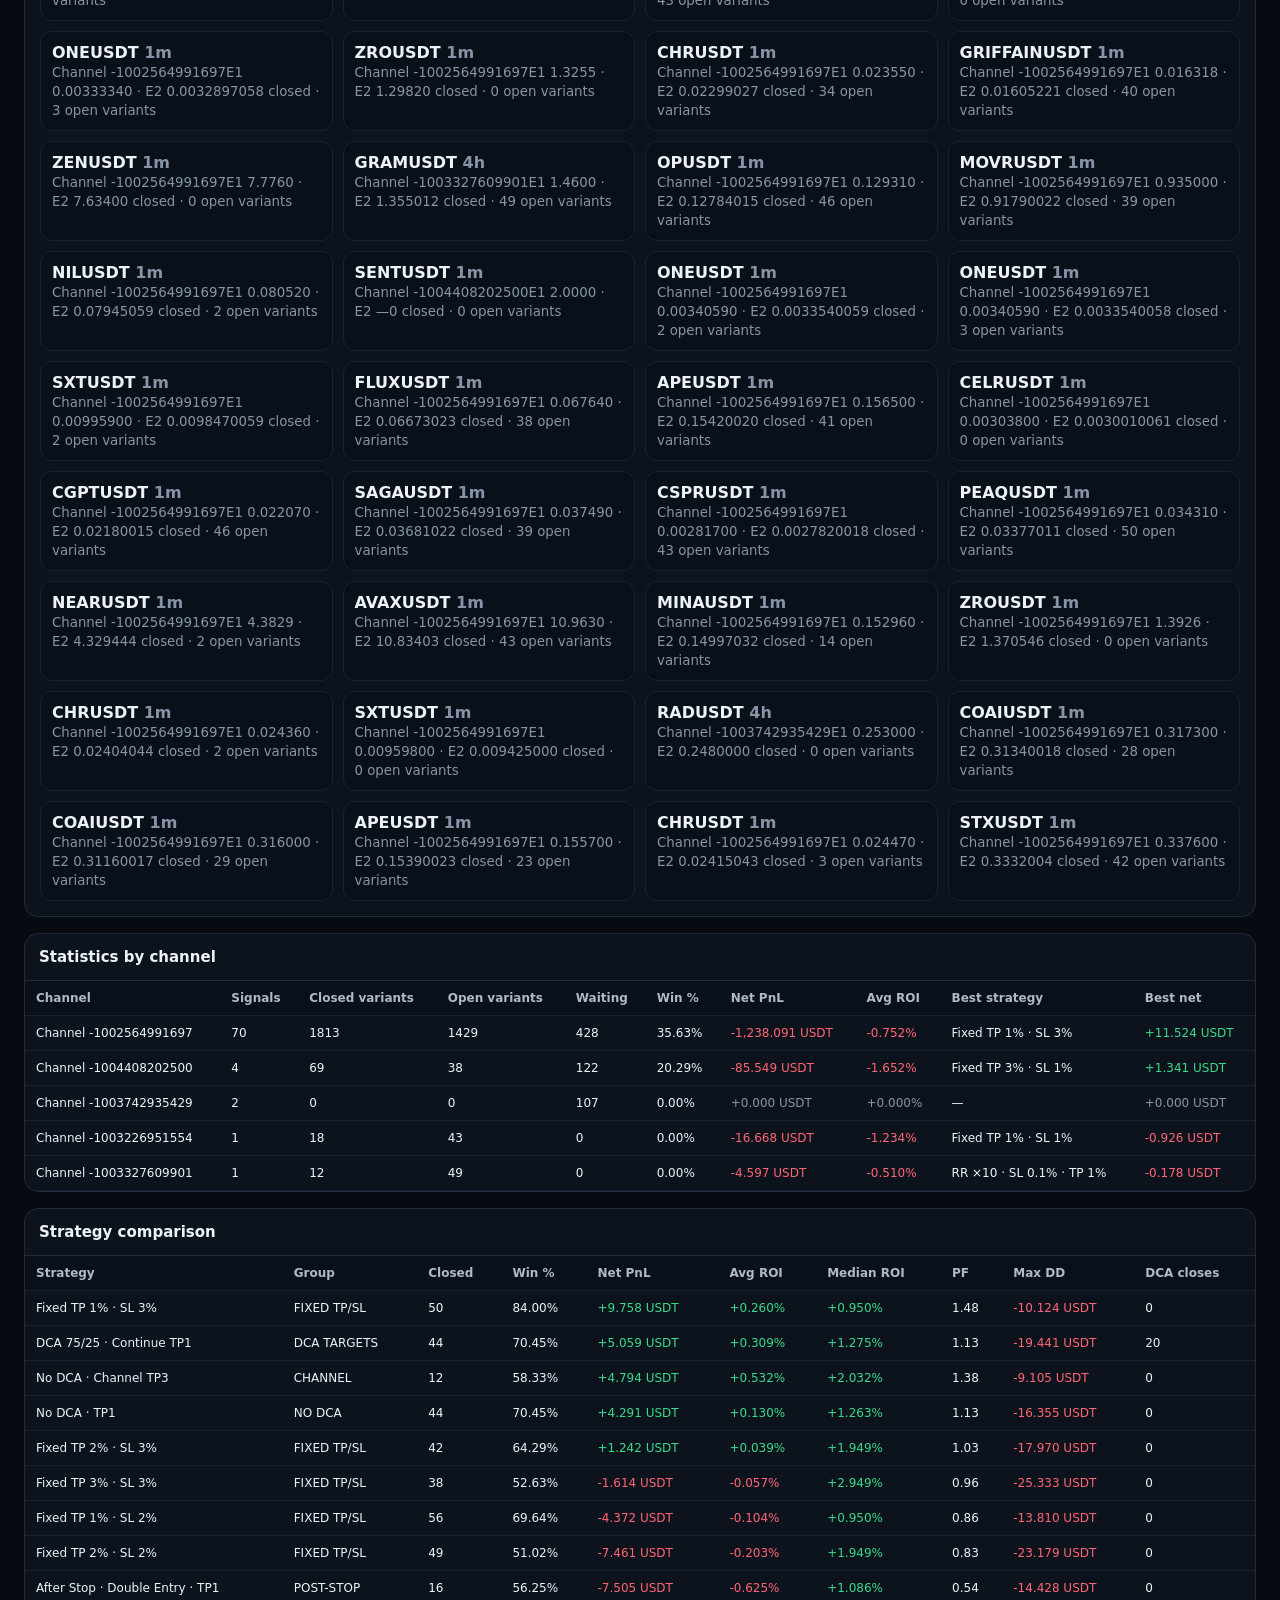
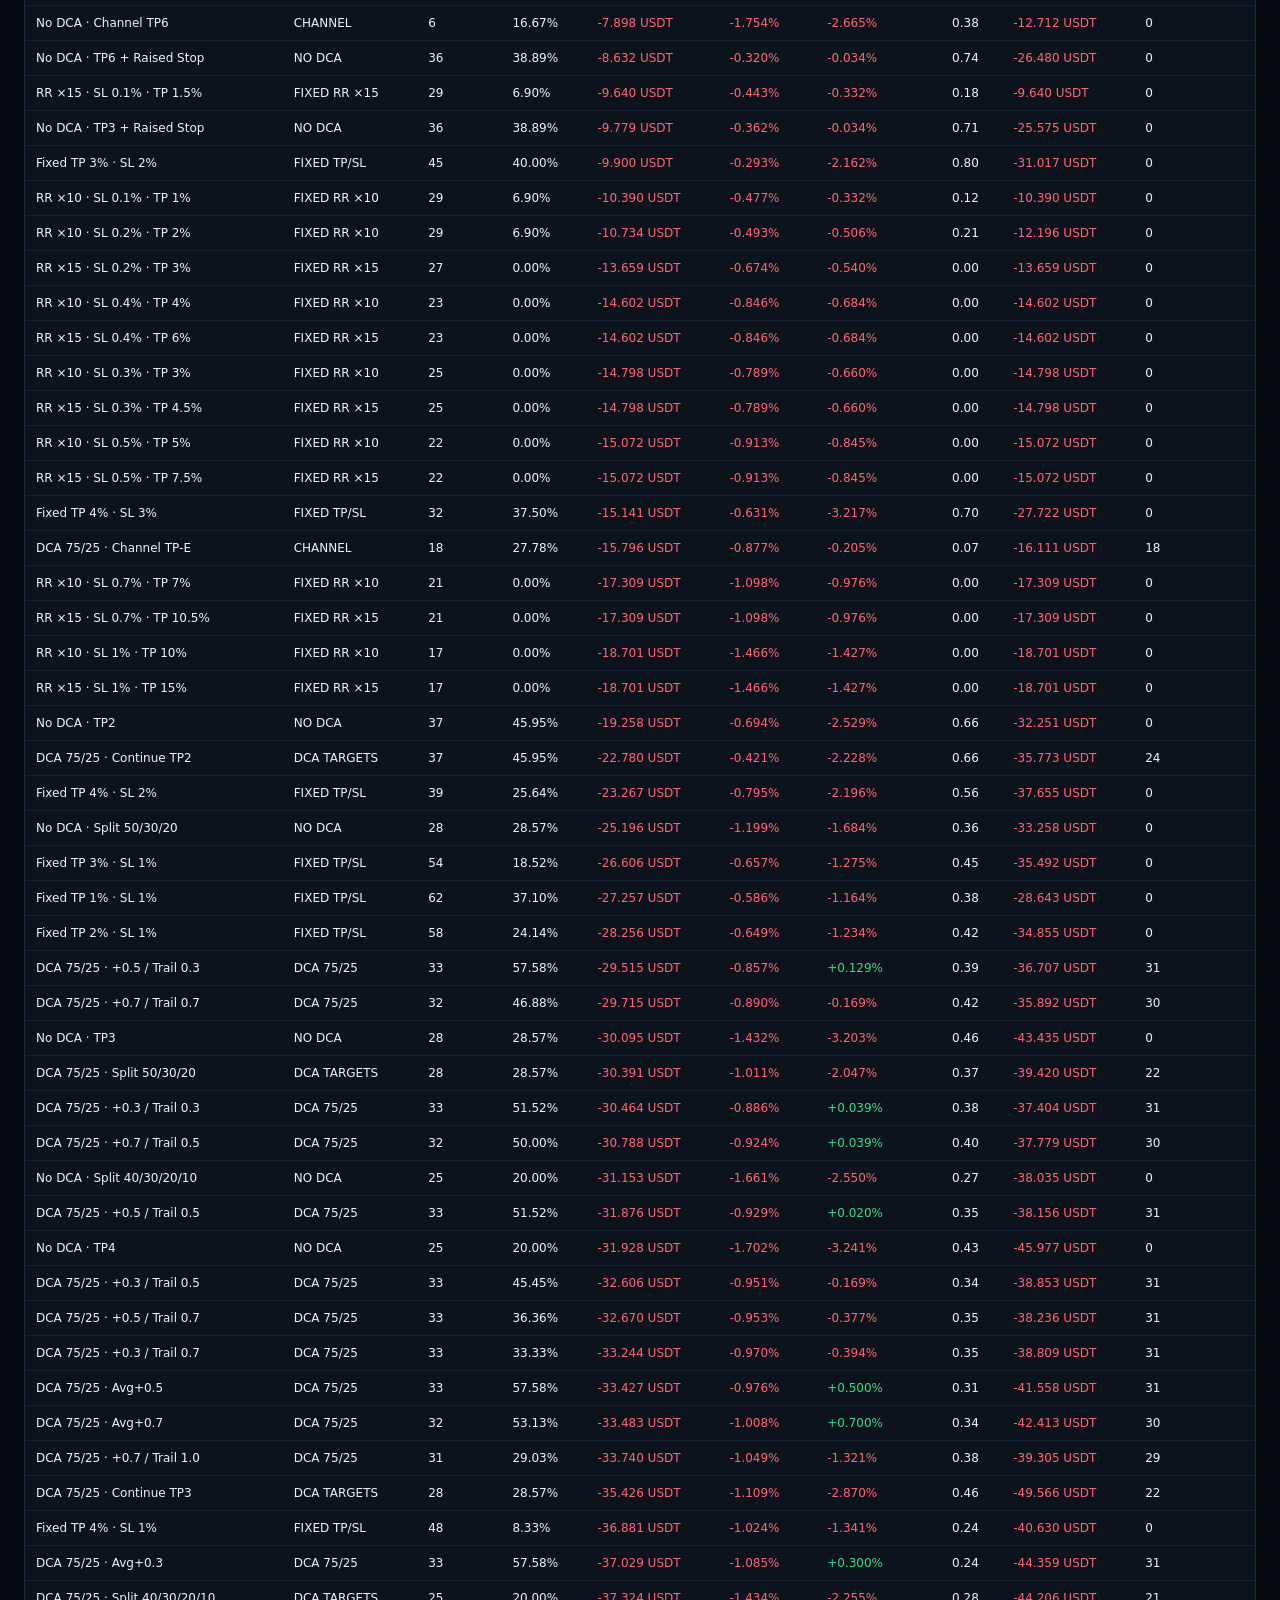
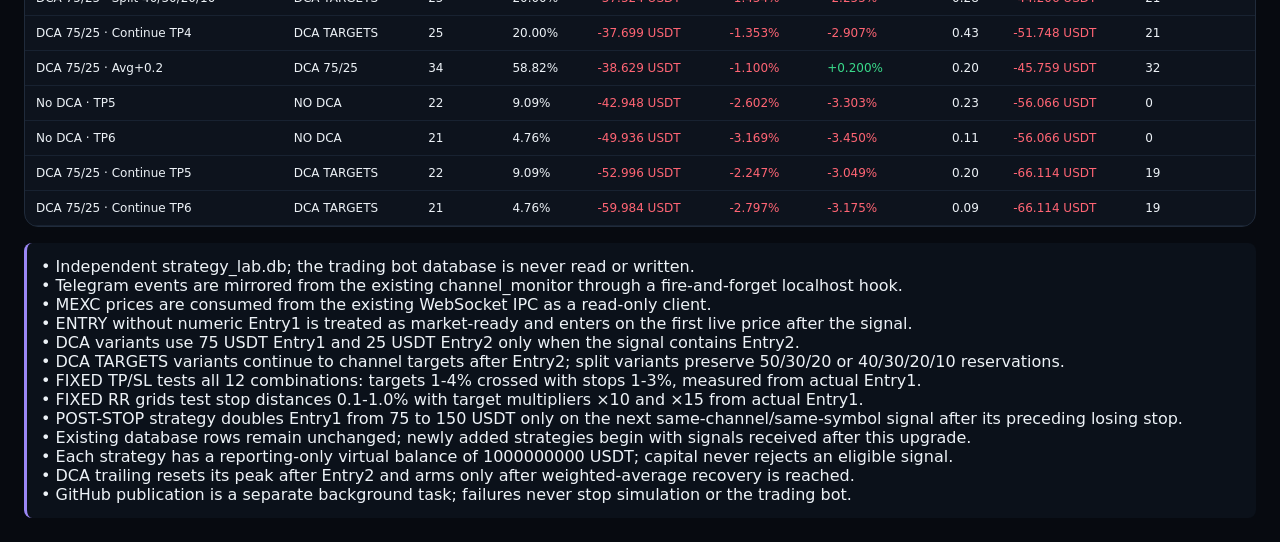
==== commit 3ff39fe8: "Update Strategy Lab page" ====
--- a/strategy-lab.html
+++ b/strategy-lab.html
@@ -122,16 +122,20 @@
   $('#signalCards').innerHTML=sigs.map(s=>{
     const closed=(s.variants||[]).filter(v=>v.status==='CLOSED').length;
     const open=(s.variants||[]).filter(v=>v.status==='OPEN').length;
-    return `<div class="signal ${selectedSignal===s.signal_id?'active':''}" data-sig="${esc(s.signal_id)}"><b>${esc(s.symbol)} <span class="muted">${esc(s.timeframe||'')}</span></b><small>${esc(s.channel_name||('Channel '+s.chat_id))}</small><small>${s.market_ready?'MARKET ENTRY':'E1 '+price(s.entry1)} · E2 ${price(s.entry2)}</small><small>${closed} closed · ${open} open variants</small></div>`;
+    const cross=s.cross_channel||{};
+    const crossText=cross.confirmed?` · ${cross.channel_count} channels/1h · arrival #${cross.arrival_rank}`:'';
+    return `<div class="signal ${selectedSignal===s.signal_id?'active':''}" data-sig="${esc(s.signal_id)}"><b>${esc(s.symbol)} <span class="muted">${esc(s.timeframe||'')}</span></b><small>${esc(s.channel_name||('Channel '+s.chat_id))}${esc(crossText)}</small><small>${s.market_ready?'MARKET ENTRY':'E1 '+price(s.entry1)} · E2 ${price(s.entry2)}</small><small>${closed} closed · ${open} open variants</small></div>`;
   }).join('')||'<div class="muted">No signals yet.</div>';
   document.querySelectorAll('.signal[data-sig]').forEach(x=>x.onclick=()=>showSignal(x.dataset.sig));
 }
 function showSignal(id){
   selectedSignal=id; renderSignals(); const s=(DATA.signals||[]).find(x=>x.signal_id===id);if(!s)return;
   const map=sMap(), vars=(s.variants||[]).slice().sort((a,b)=>Number(b.pnl||0)-Number(a.pnl||0));
+  const cross=s.cross_channel||{};
+  const crossTable=cross.confirmed?`<h3>Cross-channel confirmation (60 minutes)</h3><div class="desc">First: ${esc(cross.first_channel_name)} · This signal arrived #${cross.arrival_rank} of ${cross.channel_count} channels.</div><div class="tablewrap"><table><thead><tr><th>Order</th><th>Channel</th><th>Time difference</th><th>Closed variants</th><th>Net PnL</th><th>Avg ROI</th></tr></thead><tbody>${(cross.signals||[]).map((x,i)=>{const r=x.result_summary||{};const d=Number(x.signal_ts||0)-Number((cross.signals||[])[0]?.signal_ts||0);return `<tr><td>#${i+1}</td><td>${esc(x.channel_name)}</td><td>${i===0?'FIRST':'+'+n(d/60,1)+' min'}</td><td>${r.closed||0}</td><td class="${cls(r.net_pnl)}">${money(r.net_pnl)}</td><td class="${cls(r.avg_roi)}">${pct(r.avg_roi)}</td></tr>`}).join('')}</tbody></table></div>`:'';
   $('#signalDetail').classList.remove('hidden');
   $('#signalDetail').innerHTML=`<h3>${esc(s.symbol)} ${esc(s.timeframe||'')}</h3>
-    <div class="desc">Signal: ${esc(s.signal_id)} · ${s.market_ready?'ENTRY without numeric price → first live market price':'Explicit Entry1 '+price(s.entry1)} · Entry2 ${price(s.entry2)} · SL ${price(s.stop_loss)}</div>
+    <div class="desc">Channel: ${esc(s.channel_name||('Channel '+s.chat_id))} · Signal: ${esc(s.signal_id)} · ${s.market_ready?'ENTRY without numeric price → first live market price':'Explicit Entry1 '+price(s.entry1)} · Entry2 ${price(s.entry2)} · SL ${price(s.stop_loss)}</div>${crossTable}
     <div class="tablewrap"><table><thead><tr><th>Strategy</th><th>Group</th><th>Status</th><th>E1</th><th>E2</th><th>Avg</th><th>Exit</th><th>PnL</th><th>ROI</th><th>High</th><th>Low</th><th>Reason</th></tr></thead>
     <tbody>${vars.map(v=>`<tr><td>${esc(map[v.strategy_id]?.name||v.strategy_id)}</td><td>${esc(map[v.strategy_id]?.group||'')}</td><td>${esc(v.status)}</td><td>${price(v.entry1_price)}</td><td>${price(v.entry2_price)}</td><td>${price(v.avg_entry)}</td><td>${price(v.exit_price)}</td><td class="${cls(v.pnl)}">${v.status==='CLOSED'?money(v.pnl):'—'}</td><td class="${cls(v.roi)}">${v.status==='CLOSED'?pct(v.roi):'—'}</td><td>${price(v.high)}</td><td>${price(v.low)}</td><td>${esc(v.exit_reason||'—')}</td></tr>`).join('')}</tbody></table></div>`;
 }
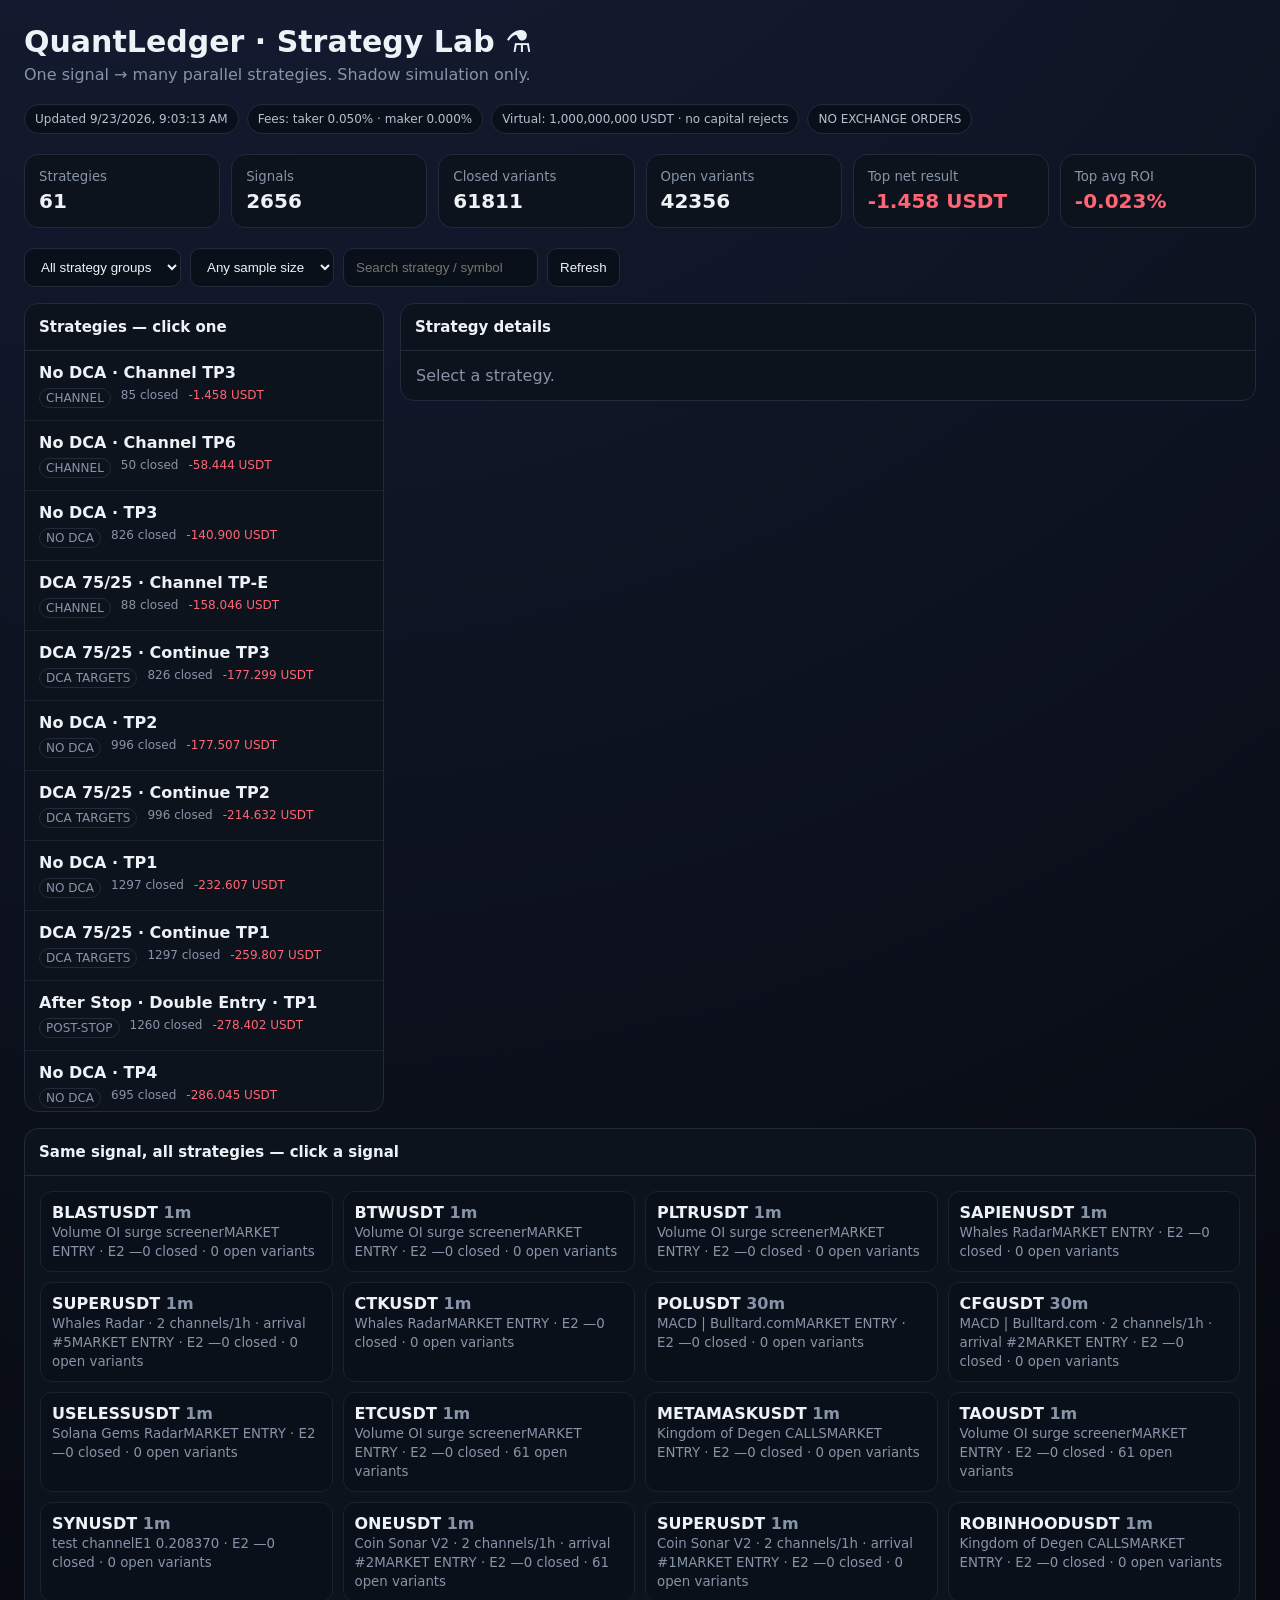
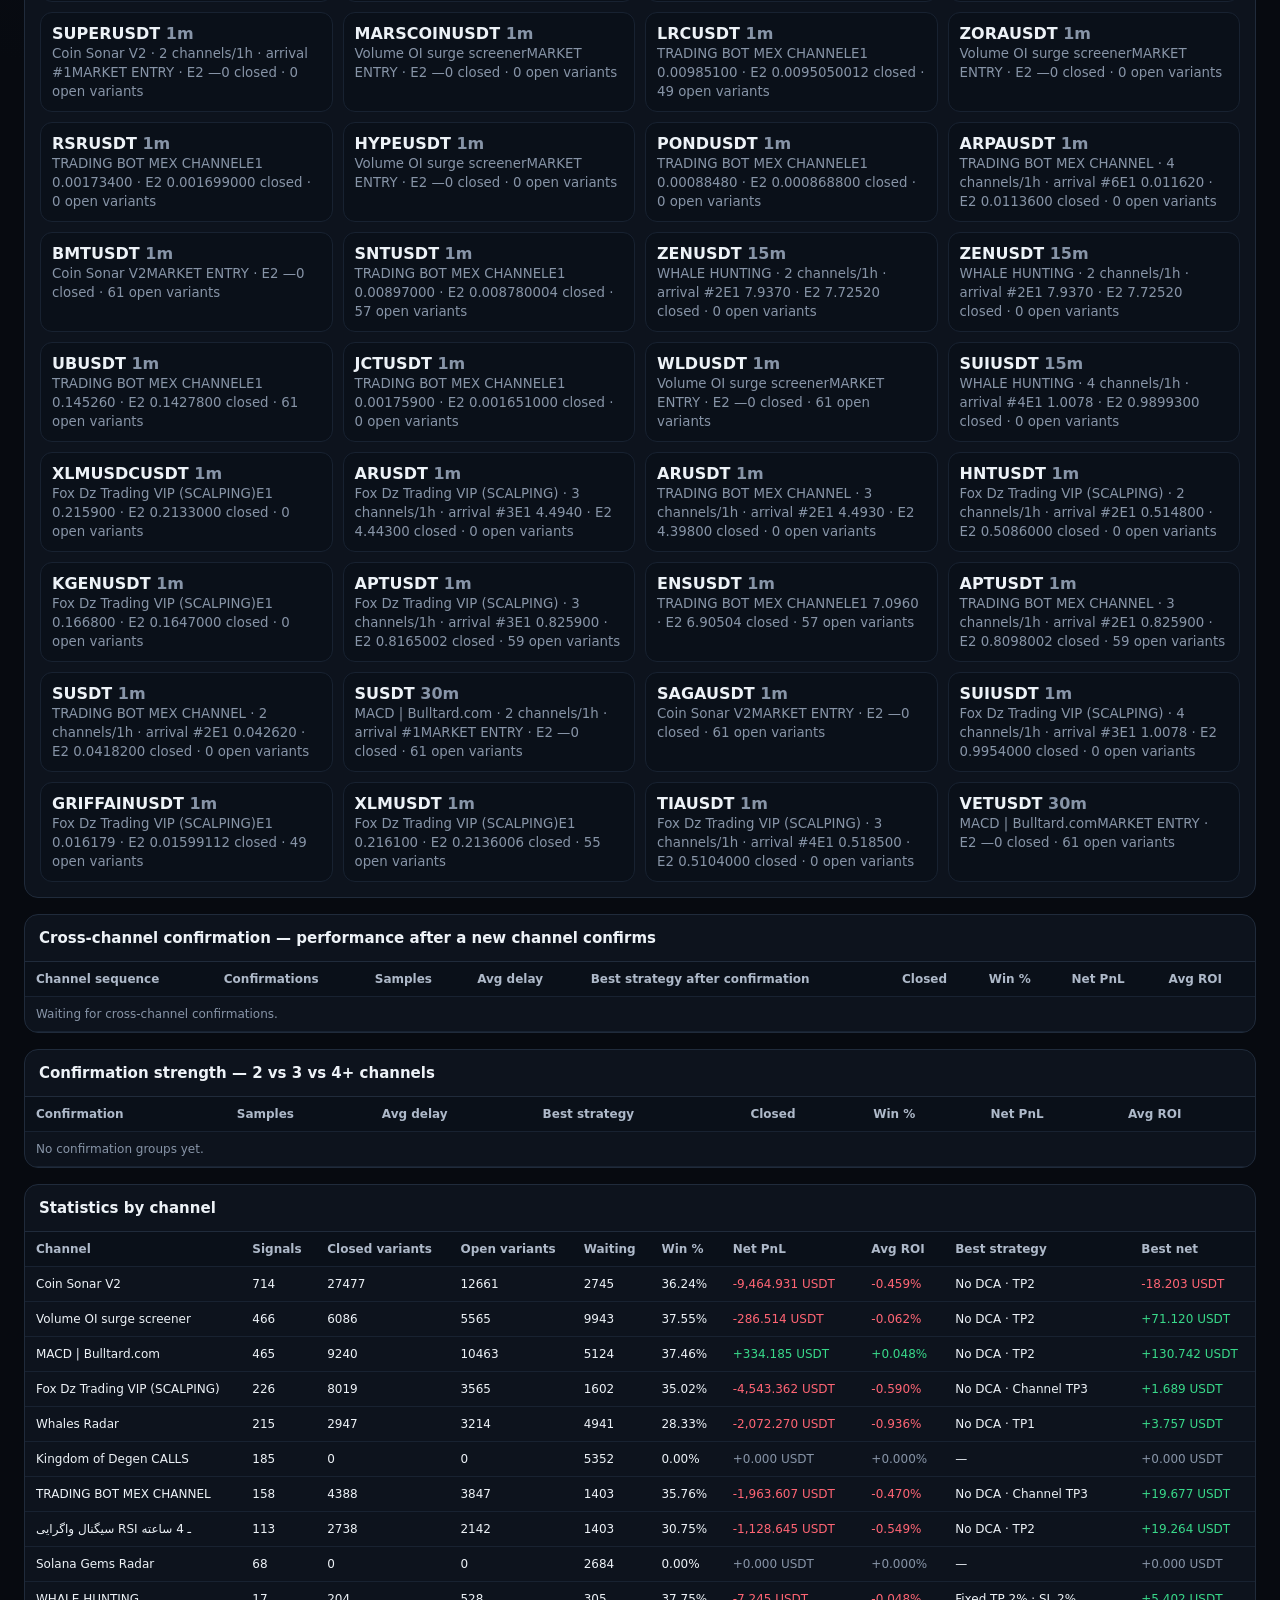
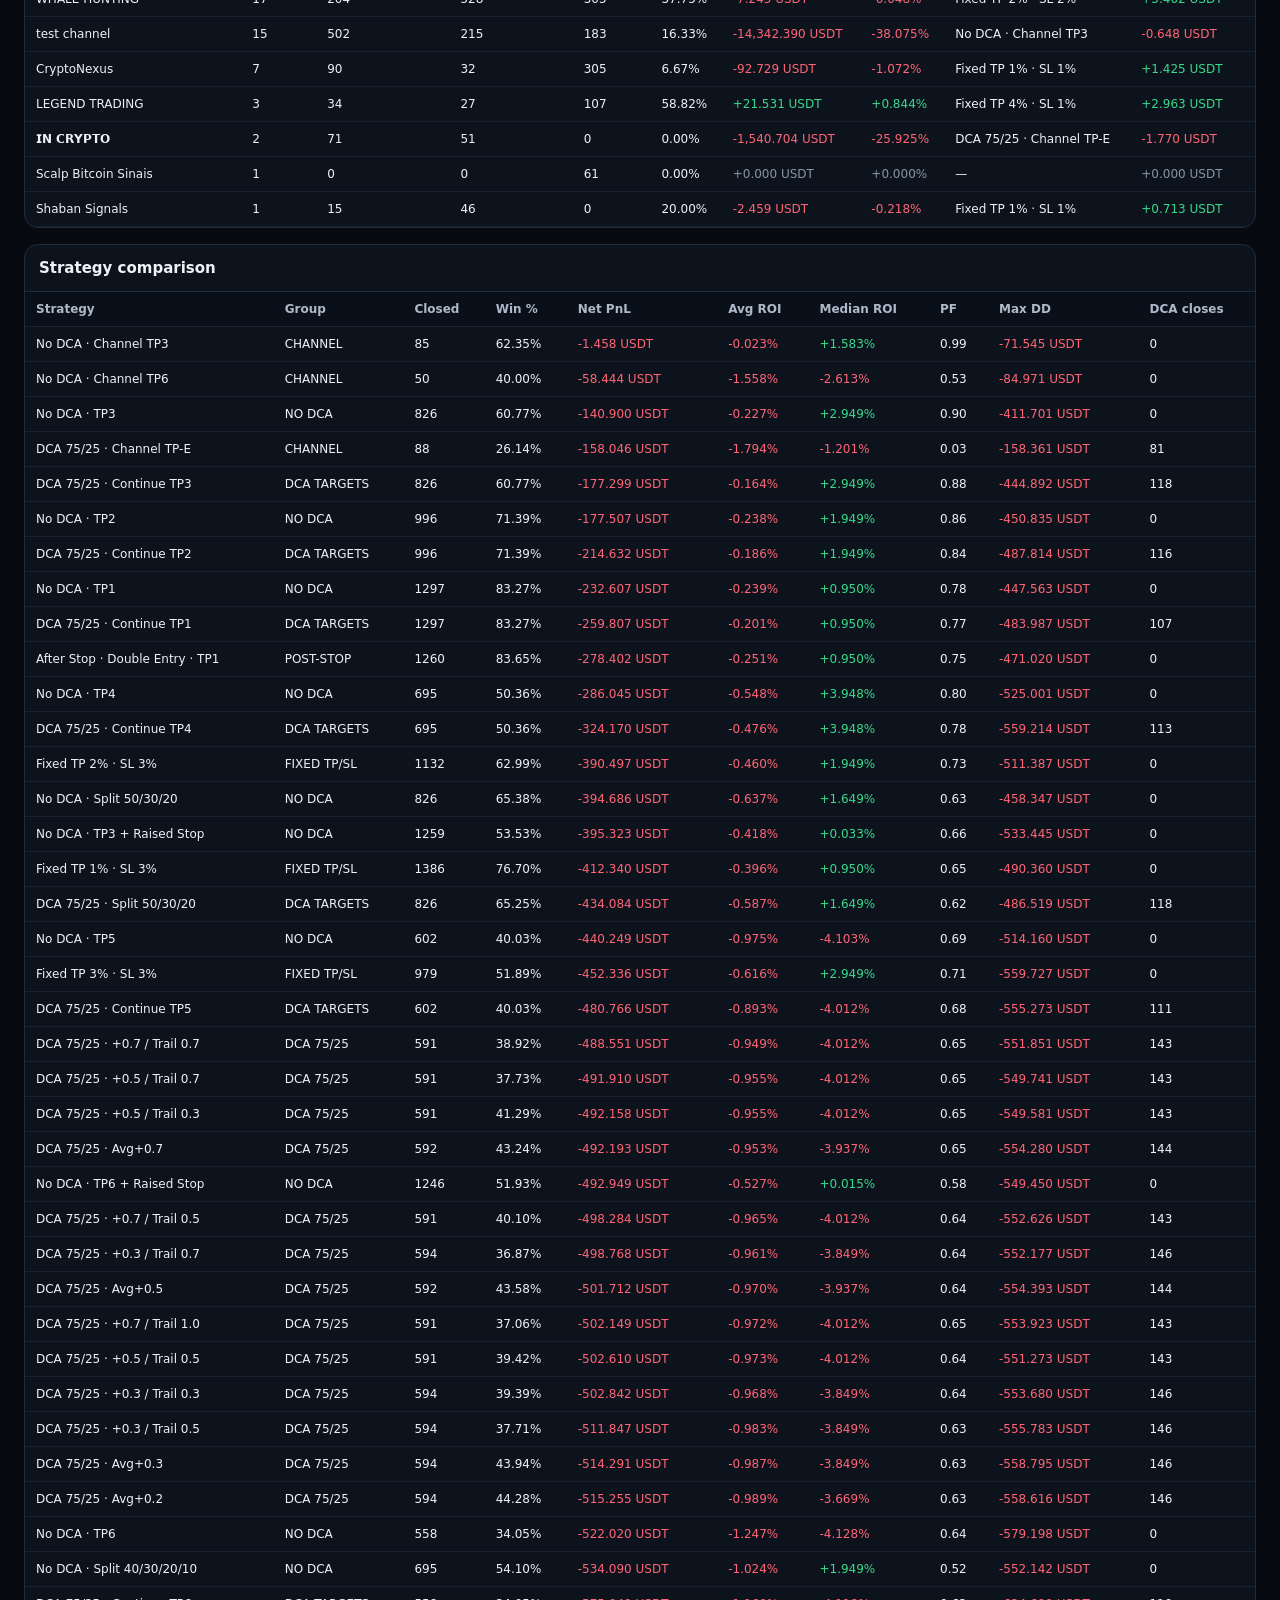
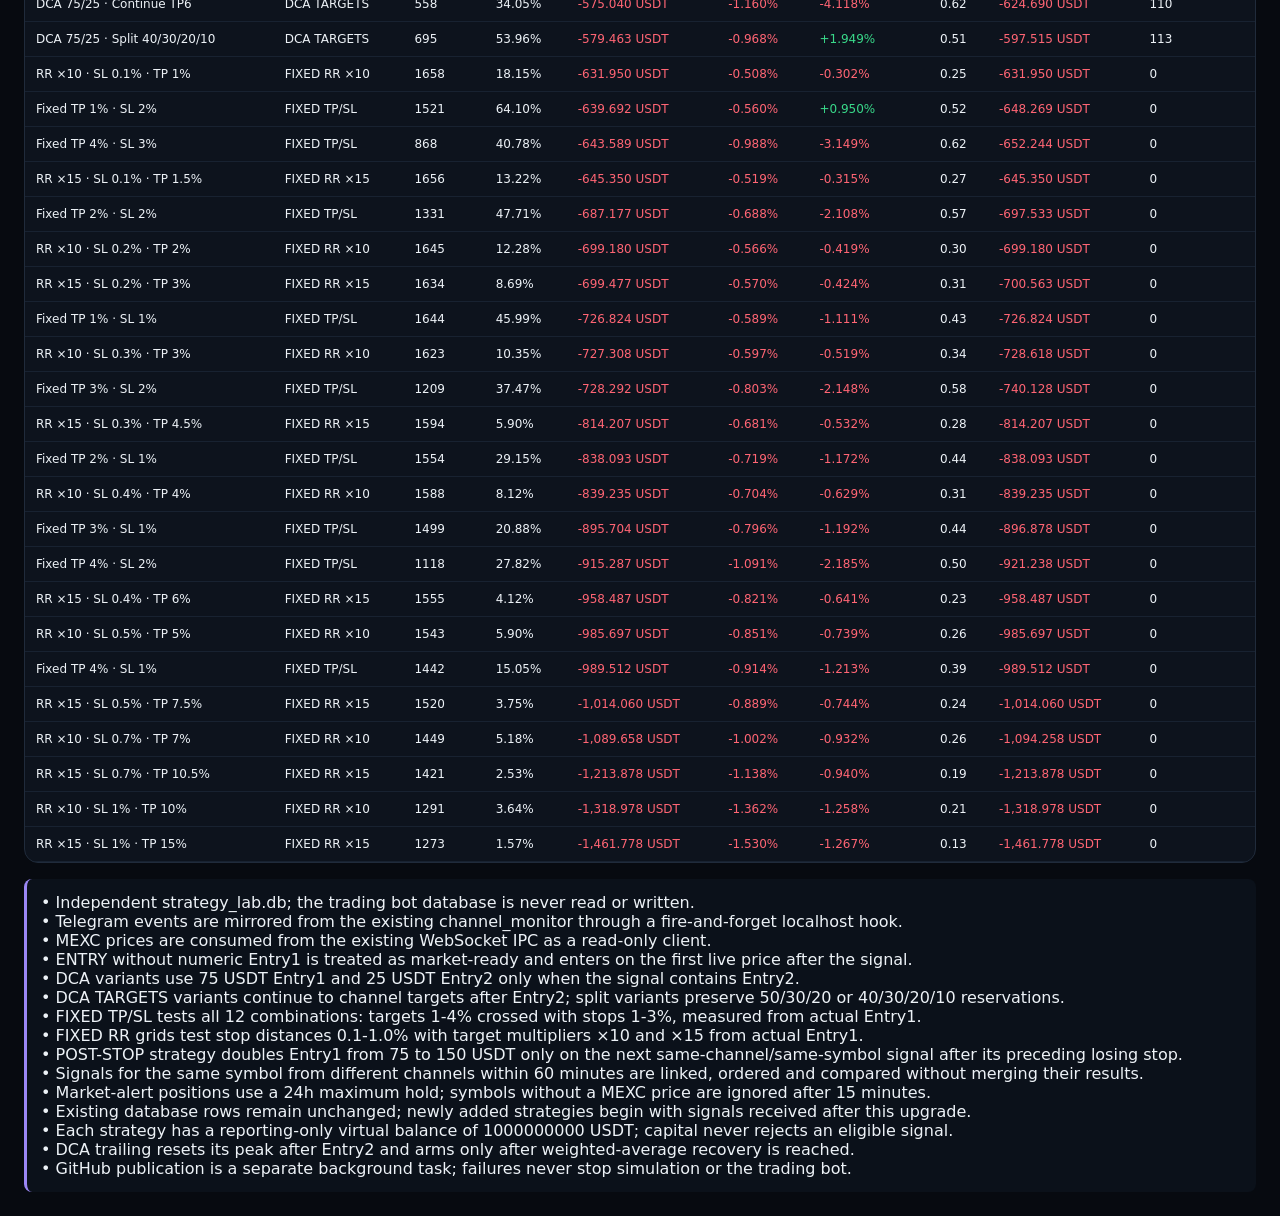
==== commit 4fbf42fe: "Update Strategy Lab page" ====
--- a/strategy-lab.html
+++ b/strategy-lab.html
@@ -56,6 +56,14 @@
       <div id="signalDetail" class="hidden"></div>
     </div>
   </div>
+
+  <div class="panel" style="margin-top:16px"><h2>Cross-channel confirmation — performance after a new channel confirms</h2><div class="tablewrap" style="margin:0;border:0;border-radius:0"><table>
+    <thead><tr><th>Channel sequence</th><th>Confirmations</th><th>Samples</th><th>Avg delay</th><th>Best strategy after confirmation</th><th>Closed</th><th>Win %</th><th>Net PnL</th><th>Avg ROI</th></tr></thead>
+    <tbody id="crossPatterns"></tbody></table></div></div>
+
+  <div class="panel" style="margin-top:16px"><h2>Confirmation strength — 2 vs 3 vs 4+ channels</h2><div class="tablewrap" style="margin:0;border:0;border-radius:0"><table>
+    <thead><tr><th>Confirmation</th><th>Samples</th><th>Avg delay</th><th>Best strategy</th><th>Closed</th><th>Win %</th><th>Net PnL</th><th>Avg ROI</th></tr></thead>
+    <tbody id="confirmationBuckets"></tbody></table></div></div>
 
   <div class="panel" style="margin-top:16px"><h2>Statistics by channel</h2><div class="tablewrap" style="margin:0;border:0;border-radius:0"><table>
     <thead><tr><th>Channel</th><th>Signals</th><th>Closed variants</th><th>Open variants</th><th>Waiting</th><th>Win %</th><th>Net PnL</th><th>Avg ROI</th><th>Best strategy</th><th>Best net</th></tr></thead>
@@ -118,7 +126,7 @@
 }
 function renderSignals(){
   const q=$('#search').value.trim().toLowerCase();
-  const sigs=(DATA.signals||[]).filter(s=>!q||s.symbol.toLowerCase().includes(q)).slice(0,48);
+  const sigs=(DATA.signals||[]).filter(s=>!s.display_duplicate&&s.valid_symbol!==false&&(!q||s.symbol.toLowerCase().includes(q))).slice(0,48);
   $('#signalCards').innerHTML=sigs.map(s=>{
     const closed=(s.variants||[]).filter(v=>v.status==='CLOSED').length;
     const open=(s.variants||[]).filter(v=>v.status==='OPEN').length;
@@ -146,6 +154,10 @@
 function renderChannels(){
   $('#channels').innerHTML=(DATA.channels||[]).map(c=>`<tr><td>${esc(c.channel_name)}</td><td>${c.signals}</td><td>${c.closed_variants}</td><td>${c.open_variants}</td><td>${c.waiting_variants}</td><td>${n(c.win_rate,2)}%</td><td class="${cls(c.net_pnl)}">${money(c.net_pnl)}</td><td class="${cls(c.avg_roi)}">${pct(c.avg_roi)}</td><td>${esc(c.best_strategy_name)}</td><td class="${cls(c.best_strategy_net)}">${money(c.best_strategy_net)}</td></tr>`).join('')||'<tr><td colspan="10" class="muted">No channel data yet.</td></tr>';
 }
+function renderCrossPatterns(){
+  $('#crossPatterns').innerHTML=(DATA.cross_channel_patterns||[]).slice(0,50).map(x=>`<tr><td>${esc(x.pattern)}</td><td>${x.confirmations}</td><td>${x.samples}</td><td>${n(x.avg_confirmation_minutes,1)} min</td><td>${esc(x.best_strategy_name)}</td><td>${x.best_closed}</td><td>${n(x.best_win_rate,2)}%</td><td class="${cls(x.best_net)}">${money(x.best_net)}</td><td class="${cls(x.best_avg_roi)}">${pct(x.best_avg_roi)}</td></tr>`).join('')||'<tr><td colspan="9" class="muted">Waiting for cross-channel confirmations.</td></tr>';
+  $('#confirmationBuckets').innerHTML=(DATA.confirmation_buckets||[]).sort((a,b)=>a.confirmations-b.confirmations).map(x=>`<tr><td>${esc(x.pattern)}</td><td>${x.samples}</td><td>${n(x.avg_confirmation_minutes,1)} min</td><td>${esc(x.best_strategy_name)}</td><td>${x.best_closed}</td><td>${n(x.best_win_rate,2)}%</td><td class="${cls(x.best_net)}">${money(x.best_net)}</td><td class="${cls(x.best_avg_roi)}">${pct(x.best_avg_roi)}</td></tr>`).join('')||'<tr><td colspan="8" class="muted">No confirmation groups yet.</td></tr>';
+}
 function render(){
   if(!DATA)return;
   $('#updated').textContent='Updated '+new Date(DATA.updated_at).toLocaleString();
@@ -158,7 +170,7 @@
   $('#kRoi').innerHTML=roi?`<span class="${cls(roi.avg_roi)}">${pct(roi.avg_roi)}</span>`:'—';
   const groups=[...new Set((DATA.strategies||[]).map(s=>s.group))]; const cur=$('#group').value;
   $('#group').innerHTML='<option value="ALL">All strategy groups</option>'+groups.map(g=>`<option ${g===cur?'selected':''}>${esc(g)}</option>`).join('');
-  renderStrategyList();renderSignals();renderChannels();renderComparison();
+  renderStrategyList();renderSignals();renderCrossPatterns();renderChannels();renderComparison();
   $('#notes').innerHTML=(DATA.notes||[]).map(x=>`<div>• ${esc(x)}</div>`).join('');
   if(selectedStrategy)showStrategy(selectedStrategy); if(selectedSignal)showSignal(selectedSignal);
 }
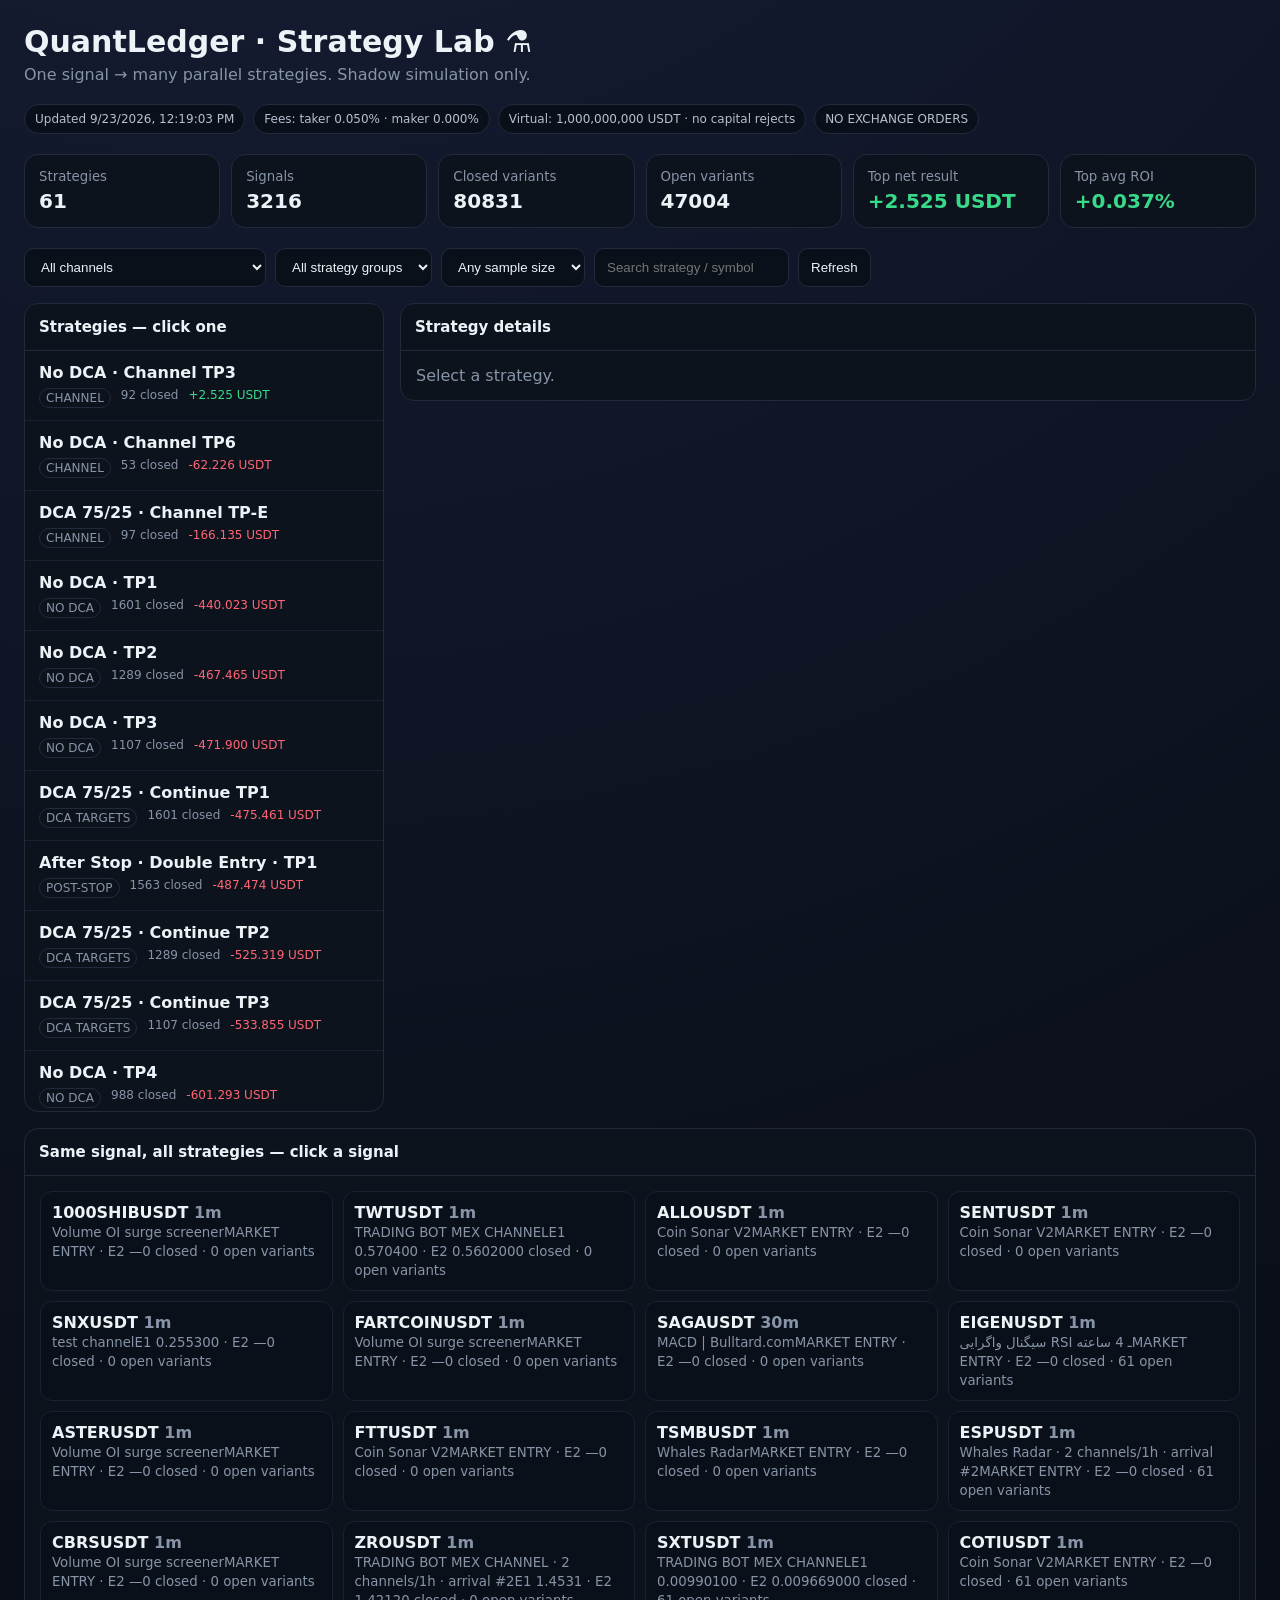
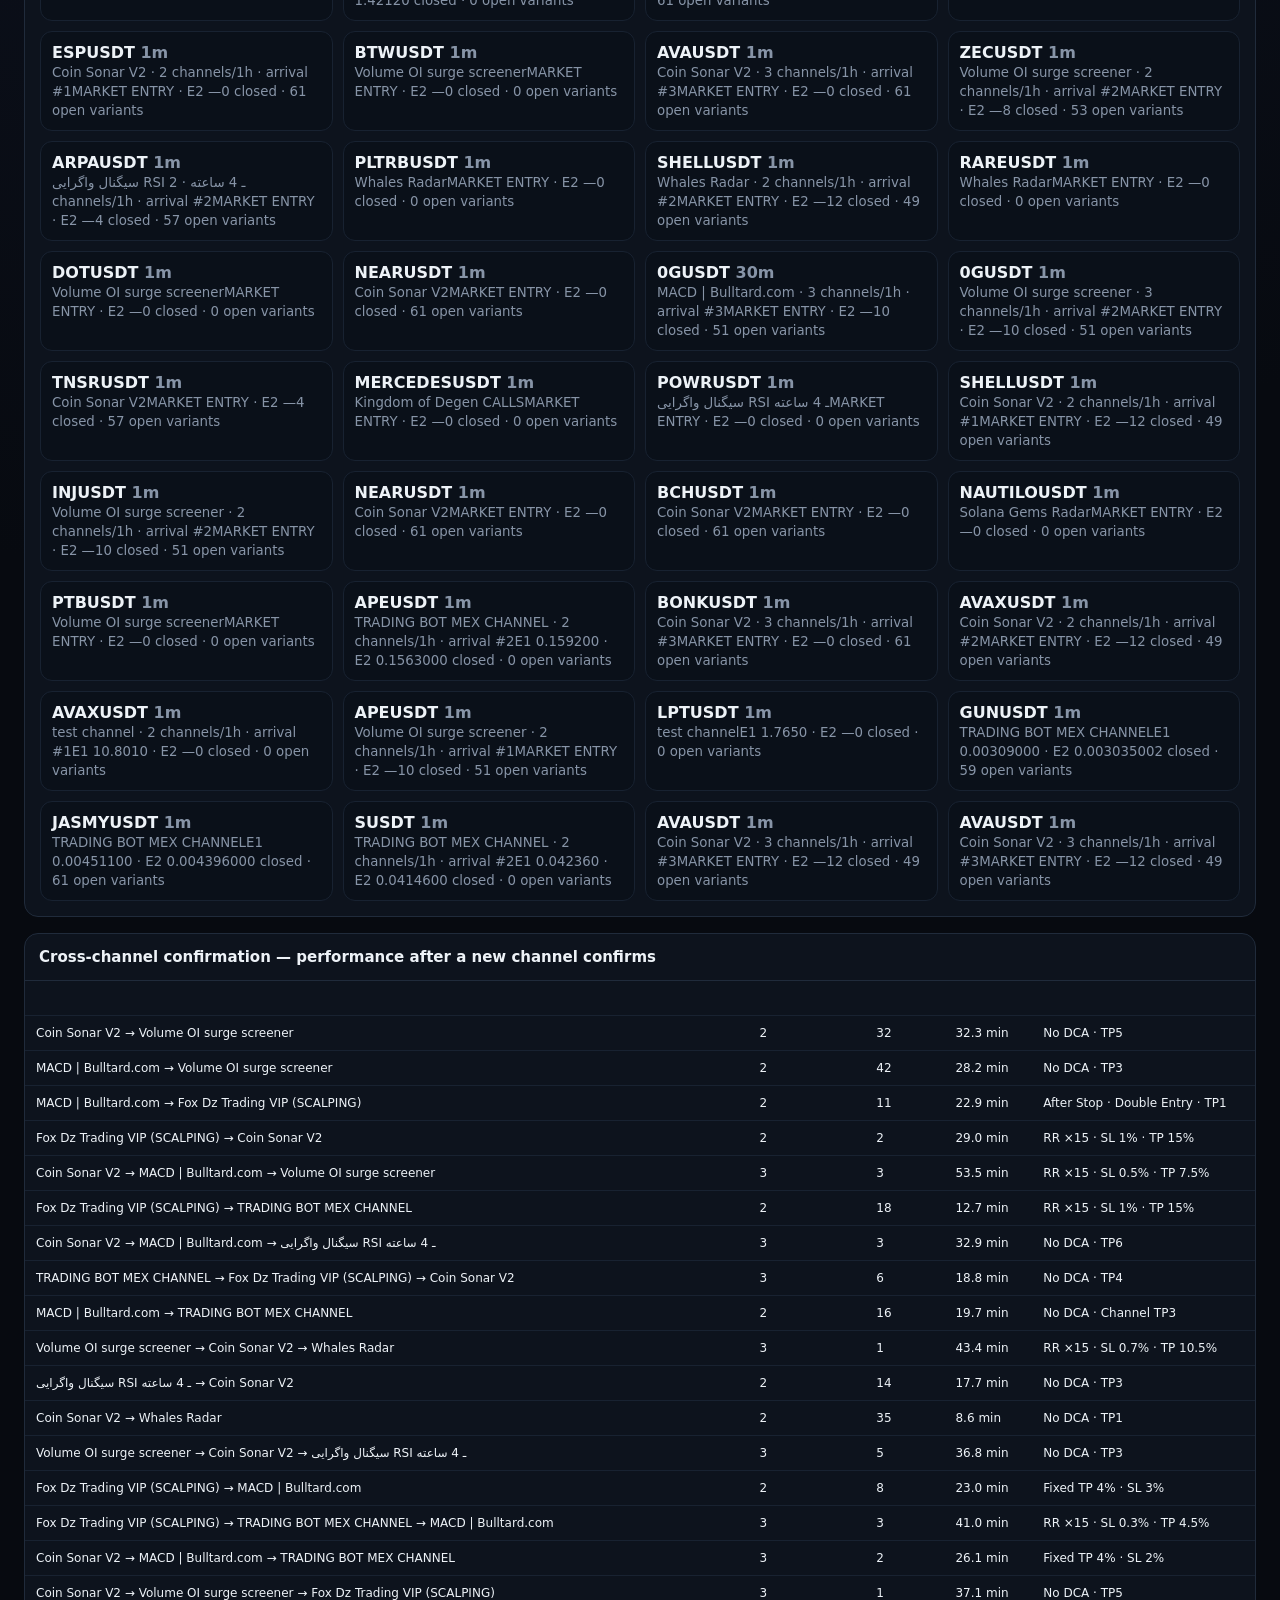
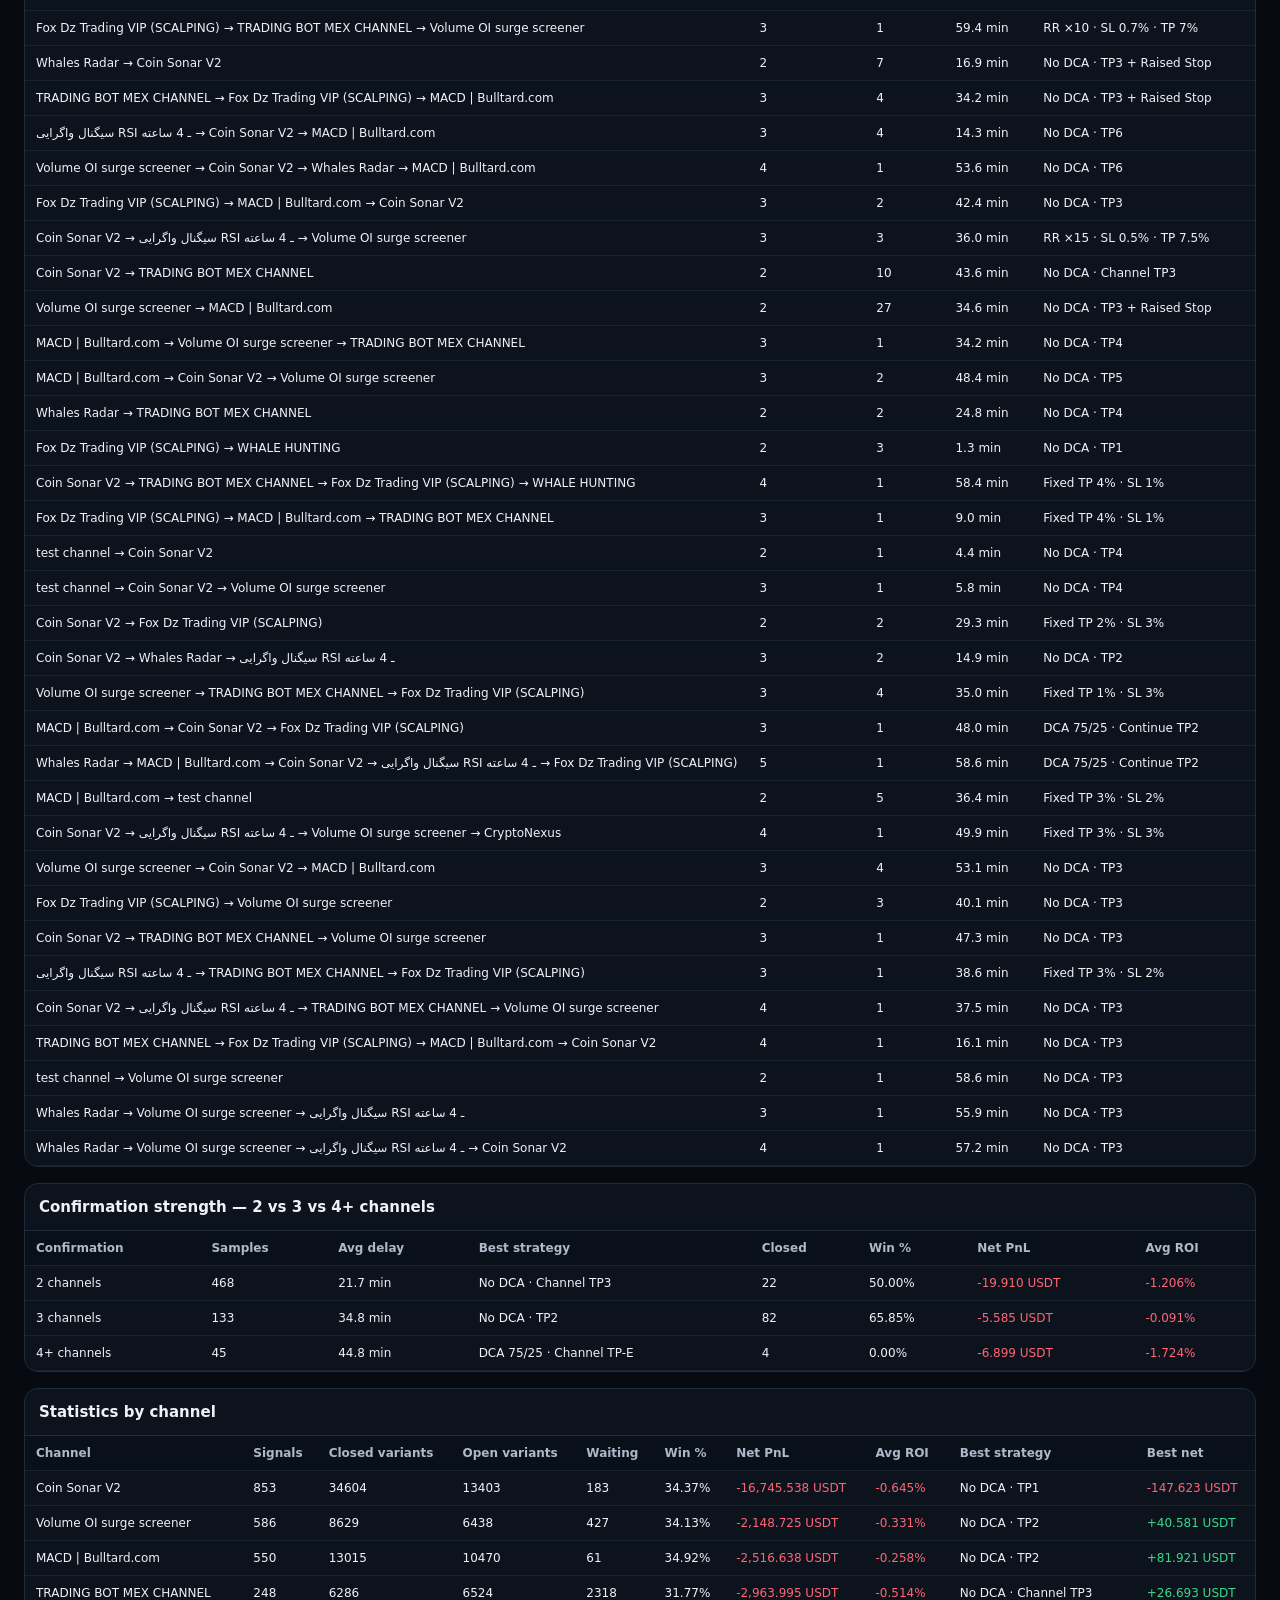
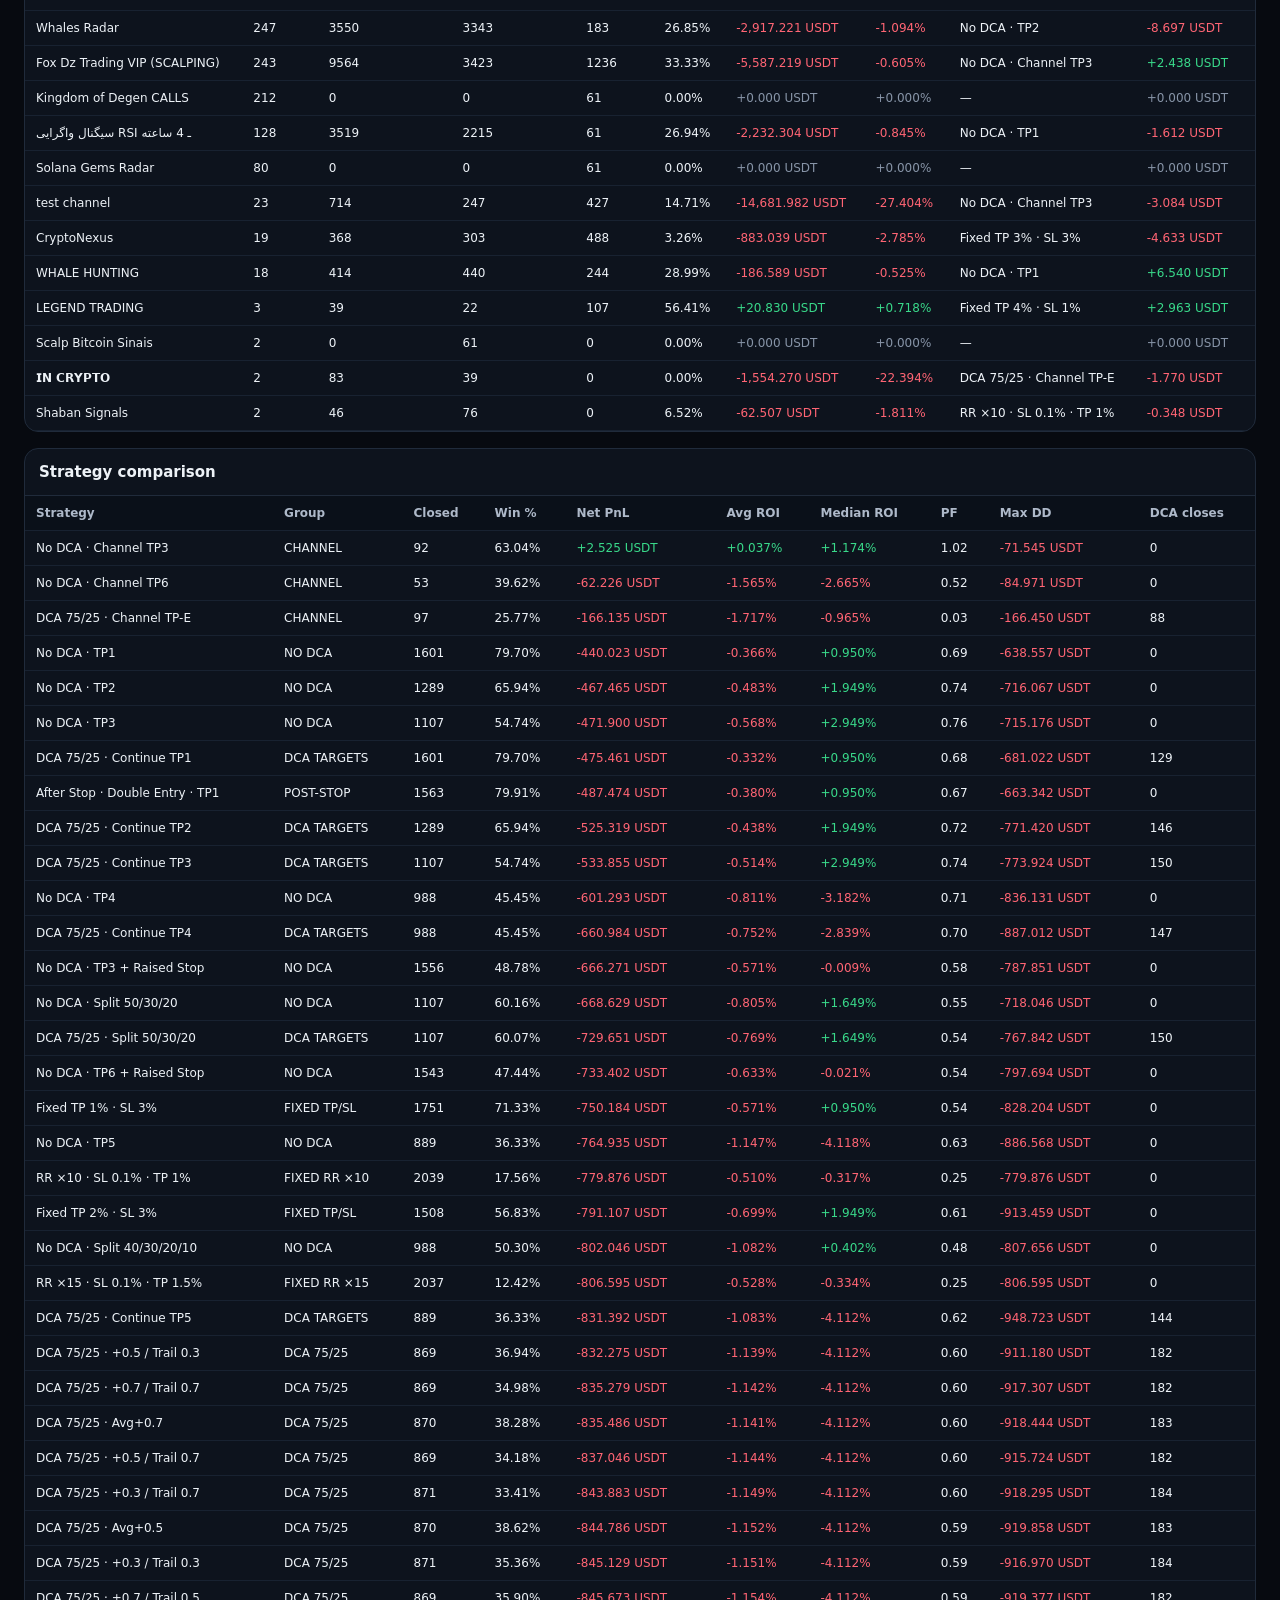
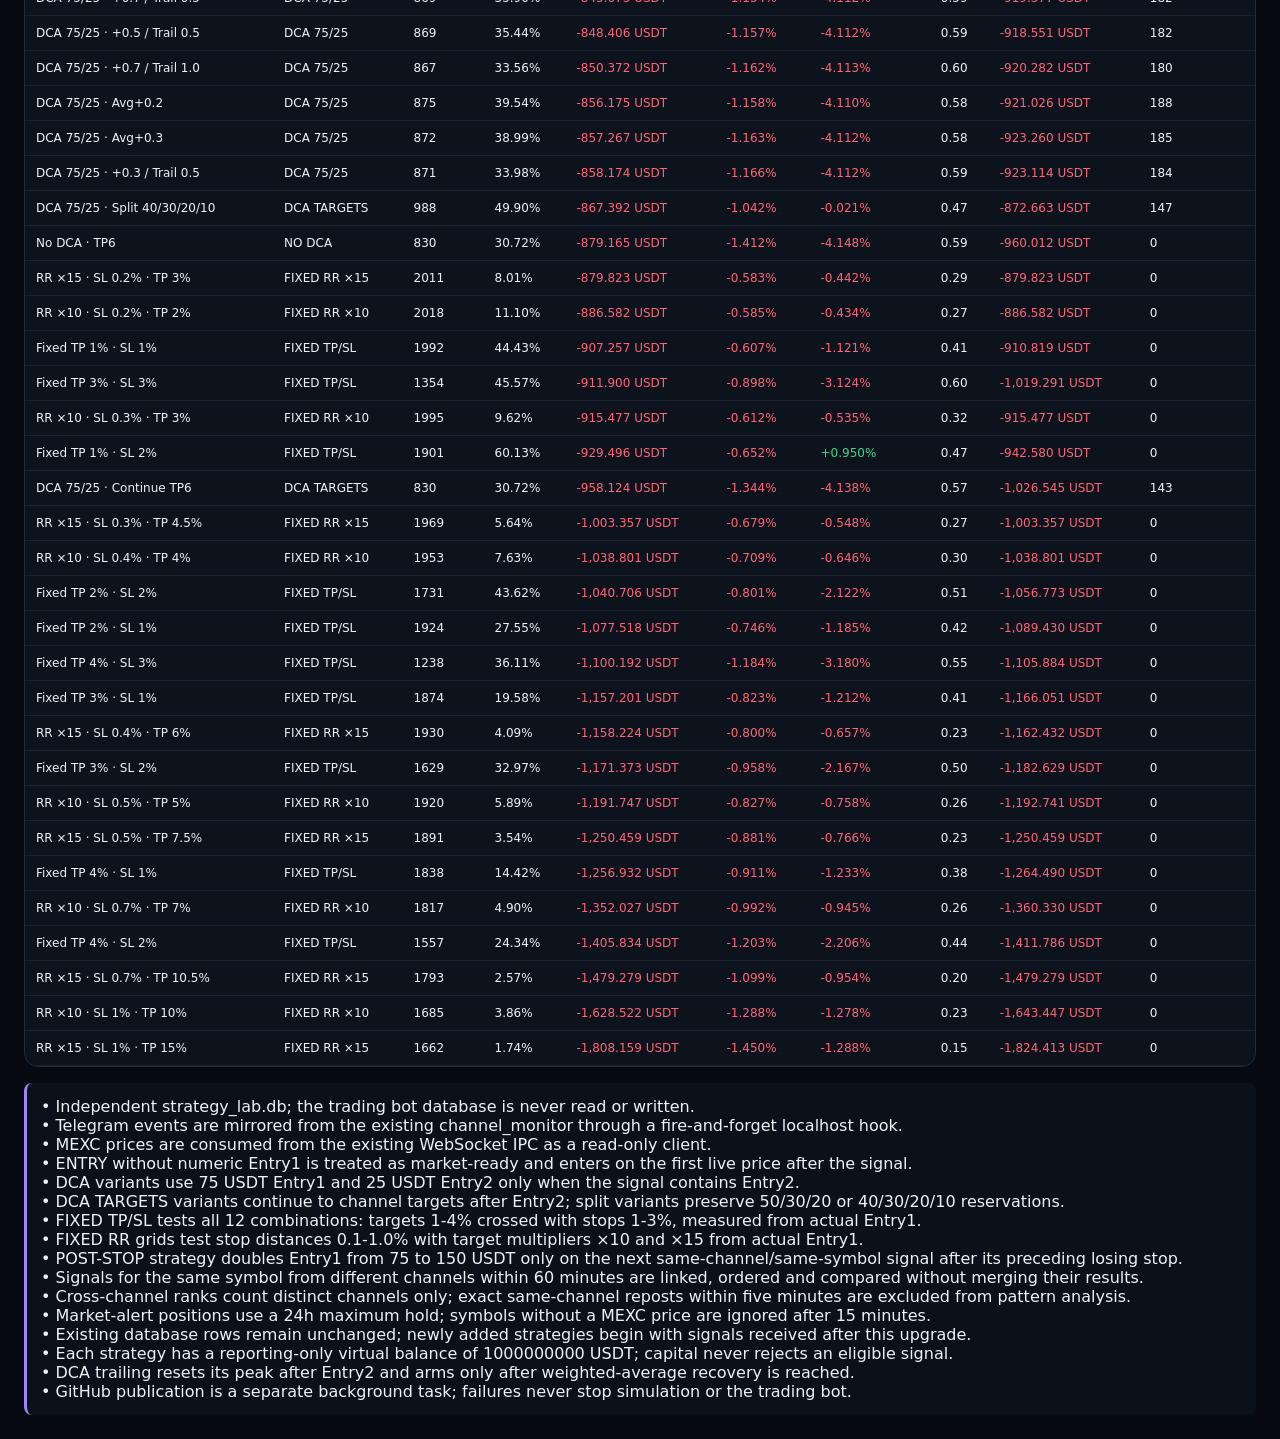
==== commit 3a55698f: "Update Strategy Lab page" ====
--- a/strategy-lab.html
+++ b/strategy-lab.html
@@ -38,6 +38,7 @@
   </div>
 
   <div class="controls">
+    <select id="channel"><option value="ALL">All channels</option></select>
     <select id="group"><option value="ALL">All strategy groups</option></select>
     <select id="sample"><option value="0">Any sample size</option><option value="5">≥ 5 closed</option><option value="10">≥ 10 closed</option><option value="25">≥ 25 closed</option><option value="50">≥ 50 closed</option></select>
     <input id="search" placeholder="Search strategy / symbol">
@@ -85,11 +86,16 @@
 const money=x=>`${Number(x||0)>=0?'+':''}${n(x,3)} USDT`;
 const pct=x=>`${Number(x||0)>=0?'+':''}${n(x,3)}%`;
 function price(x){x=Number(x||0);if(!x)return '—';return x<.01?x.toFixed(8):x<1?x.toFixed(6):x.toFixed(4)}
-function sMap(){return Object.fromEntries((DATA?.strategies||[]).map(x=>[x.id,x]))}
+function selectedChannel(){
+  const id=$('#channel').value;
+  return id==='ALL'?null:(DATA?.channels||[]).find(c=>String(c.chat_id)===id)||null;
+}
+function activeStrategies(){return selectedChannel()?.strategies||DATA?.strategies||[]}
+function sMap(){return Object.fromEntries(activeStrategies().map(x=>[x.id,x]))}
 
 function filteredStrategies(){
   const g=$('#group').value, min=Number($('#sample').value), q=$('#search').value.trim().toLowerCase();
-  return (DATA.strategies||[]).filter(s=>(g==='ALL'||s.group===g)&&s.closed>=min&&(!q||s.name.toLowerCase().includes(q)||s.id.toLowerCase().includes(q)));
+  return activeStrategies().filter(s=>(g==='ALL'||s.group===g)&&s.closed>=min&&(!q||s.name.toLowerCase().includes(q)||s.id.toLowerCase().includes(q)));
 }
 function renderStrategyList(){
   const rows=filteredStrategies().sort((a,b)=>b.net_pnl-a.net_pnl);
@@ -103,7 +109,8 @@
   $('#detailTitle').textContent=s.name;
   const c=s.config||{};
   const trades=[];
-  for(const sig of DATA.signals||[]){const v=(sig.variants||[]).find(x=>x.strategy_id===id);if(v)trades.push({...v,symbol:sig.symbol,timeframe:sig.timeframe,signal_id:sig.signal_id})}
+  const channelId=$('#channel').value;
+  for(const sig of DATA.signals||[]){if(channelId!=='ALL'&&String(sig.chat_id)!==channelId)continue;const v=(sig.variants||[]).find(x=>x.strategy_id===id);if(v)trades.push({...v,symbol:sig.symbol,timeframe:sig.timeframe,signal_id:sig.signal_id})}
   $('#strategyDetail').innerHTML=`
     <div class="desc">${esc(s.description)}</div>
     <div class="metric-row" style="margin-top:12px">
@@ -126,7 +133,8 @@
 }
 function renderSignals(){
   const q=$('#search').value.trim().toLowerCase();
-  const sigs=(DATA.signals||[]).filter(s=>!s.display_duplicate&&s.valid_symbol!==false&&(!q||s.symbol.toLowerCase().includes(q))).slice(0,48);
+  const channelId=$('#channel').value;
+  const sigs=(DATA.signals||[]).filter(s=>!s.display_duplicate&&s.valid_symbol!==false&&(channelId==='ALL'||String(s.chat_id)===channelId)&&(!q||s.symbol.toLowerCase().includes(q))).slice(0,48);
   $('#signalCards').innerHTML=sigs.map(s=>{
     const closed=(s.variants||[]).filter(v=>v.status==='CLOSED').length;
     const open=(s.variants||[]).filter(v=>v.status==='OPEN').length;
@@ -152,23 +160,31 @@
   $('#comparison').innerHTML=rows.map(s=>`<tr><td>${esc(s.name)}</td><td>${esc(s.group)}</td><td>${s.closed}</td><td>${n(s.win_rate,2)}%</td><td class="${cls(s.net_pnl)}">${money(s.net_pnl)}</td><td class="${cls(s.avg_roi)}">${pct(s.avg_roi)}</td><td class="${cls(s.median_roi)}">${pct(s.median_roi)}</td><td>${s.profit_factor>900?'∞':n(s.profit_factor,2)}</td><td class="${cls(s.max_drawdown_usdt)}">${money(s.max_drawdown_usdt)}</td><td>${s.dca_closed}</td></tr>`).join('');
 }
 function renderChannels(){
-  $('#channels').innerHTML=(DATA.channels||[]).map(c=>`<tr><td>${esc(c.channel_name)}</td><td>${c.signals}</td><td>${c.closed_variants}</td><td>${c.open_variants}</td><td>${c.waiting_variants}</td><td>${n(c.win_rate,2)}%</td><td class="${cls(c.net_pnl)}">${money(c.net_pnl)}</td><td class="${cls(c.avg_roi)}">${pct(c.avg_roi)}</td><td>${esc(c.best_strategy_name)}</td><td class="${cls(c.best_strategy_net)}">${money(c.best_strategy_net)}</td></tr>`).join('')||'<tr><td colspan="10" class="muted">No channel data yet.</td></tr>';
+  const chosen=selectedChannel();
+  const rows=chosen?[chosen]:(DATA.channels||[]);
+  $('#channels').innerHTML=rows.map(c=>`<tr><td>${esc(c.channel_name)}</td><td>${c.signals}</td><td>${c.closed_variants}</td><td>${c.open_variants}</td><td>${c.waiting_variants}</td><td>${n(c.win_rate,2)}%</td><td class="${cls(c.net_pnl)}">${money(c.net_pnl)}</td><td class="${cls(c.avg_roi)}">${pct(c.avg_roi)}</td><td>${esc(c.best_strategy_name)}</td><td class="${cls(c.best_strategy_net)}">${money(c.best_strategy_net)}</td></tr>`).join('')||'<tr><td colspan="10" class="muted">No channel data yet.</td></tr>';
 }
 function renderCrossPatterns(){
-  $('#crossPatterns').innerHTML=(DATA.cross_channel_patterns||[]).slice(0,50).map(x=>`<tr><td>${esc(x.pattern)}</td><td>${x.confirmations}</td><td>${x.samples}</td><td>${n(x.avg_confirmation_minutes,1)} min</td><td>${esc(x.best_strategy_name)}</td><td>${x.best_closed}</td><td>${n(x.best_win_rate,2)}%</td><td class="${cls(x.best_net)}">${money(x.best_net)}</td><td class="${cls(x.best_avg_roi)}">${pct(x.best_avg_roi)}</td></tr>`).join('')||'<tr><td colspan="9" class="muted">Waiting for cross-channel confirmations.</td></tr>';
-  $('#confirmationBuckets').innerHTML=(DATA.confirmation_buckets||[]).sort((a,b)=>a.confirmations-b.confirmations).map(x=>`<tr><td>${esc(x.pattern)}</td><td>${x.samples}</td><td>${n(x.avg_confirmation_minutes,1)} min</td><td>${esc(x.best_strategy_name)}</td><td>${x.best_closed}</td><td>${n(x.best_win_rate,2)}%</td><td class="${cls(x.best_net)}">${money(x.best_net)}</td><td class="${cls(x.best_avg_roi)}">${pct(x.best_avg_roi)}</td></tr>`).join('')||'<tr><td colspan="8" class="muted">No confirmation groups yet.</td></tr>';
+  const chosen=selectedChannel();
+  const patterns=(DATA.cross_channel_patterns||[]).filter(x=>!chosen||String(x.pattern||'').split(' → ').includes(chosen.channel_name));
+  $('#crossPatterns').innerHTML=patterns.slice(0,50).map(x=>`<tr><td>${esc(x.pattern)}</td><td>${x.confirmations}</td><td>${x.samples}</td><td>${n(x.avg_confirmation_minutes,1)} min</td><td>${esc(x.best_strategy_name)}</td><td>${x.best_closed}</td><td>${n(x.best_win_rate,2)}%</td><td class="${cls(x.best_net)}">${money(x.best_net)}</td><td class="${cls(x.best_avg_roi)}">${pct(x.best_avg_roi)}</td></tr>`).join('')||'<tr><td colspan="9" class="muted">No cross-channel confirmation pattern for this channel yet.</td></tr>';
+  $('#confirmationBuckets').innerHTML=chosen?'<tr><td colspan="8" class="muted">Select All channels for the global 2 vs 3 vs 4+ comparison. Channel-specific sequences are shown above.</td></tr>':(DATA.confirmation_buckets||[]).sort((a,b)=>a.confirmations-b.confirmations).map(x=>`<tr><td>${esc(x.pattern)}</td><td>${x.samples}</td><td>${n(x.avg_confirmation_minutes,1)} min</td><td>${esc(x.best_strategy_name)}</td><td>${x.best_closed}</td><td>${n(x.best_win_rate,2)}%</td><td class="${cls(x.best_net)}">${money(x.best_net)}</td><td class="${cls(x.best_avg_roi)}">${pct(x.best_avg_roi)}</td></tr>`).join('')||'<tr><td colspan="8" class="muted">No confirmation groups yet.</td></tr>';
 }
 function render(){
   if(!DATA)return;
+  const oldChannel=$('#channel').value;
+  $('#channel').innerHTML='<option value="ALL">All channels</option>'+(DATA.channels||[]).map(c=>`<option value="${esc(c.chat_id)}" ${String(c.chat_id)===oldChannel?'selected':''}>${esc(c.channel_name)}</option>`).join('');
+  const channel=selectedChannel();
+  const strategies=activeStrategies();
   $('#updated').textContent='Updated '+new Date(DATA.updated_at).toLocaleString();
   $('#fees').textContent=`Fees: taker ${n(DATA.fees?.taker_pct,3)}% · maker ${n(DATA.fees?.maker_pct,3)}%`;
   $('#virtualBalance').textContent=`Virtual: ${n(DATA.virtual_initial_balance_usdt,0)} USDT · no capital rejects`;
-  $('#kStrategies').textContent=DATA.strategy_count; $('#kSignals').textContent=DATA.signal_count; $('#kClosed').textContent=DATA.closed_variants; $('#kOpen').textContent=DATA.open_variants;
-  const eligible=(DATA.strategies||[]).filter(s=>s.closed>0);
+  $('#kStrategies').textContent=strategies.length; $('#kSignals').textContent=channel?channel.signals:DATA.signal_count; $('#kClosed').textContent=channel?channel.closed_variants:DATA.closed_variants; $('#kOpen').textContent=channel?channel.open_variants:DATA.open_variants;
+  const eligible=strategies.filter(s=>s.closed>0);
   const net=[...eligible].sort((a,b)=>b.net_pnl-a.net_pnl)[0], roi=[...eligible].sort((a,b)=>b.avg_roi-a.avg_roi)[0];
   $('#kNet').innerHTML=net?`<span class="${cls(net.net_pnl)}">${money(net.net_pnl)}</span>`:'—';
   $('#kRoi').innerHTML=roi?`<span class="${cls(roi.avg_roi)}">${pct(roi.avg_roi)}</span>`:'—';
-  const groups=[...new Set((DATA.strategies||[]).map(s=>s.group))]; const cur=$('#group').value;
+  const groups=[...new Set(strategies.map(s=>s.group))]; const cur=$('#group').value;
   $('#group').innerHTML='<option value="ALL">All strategy groups</option>'+groups.map(g=>`<option ${g===cur?'selected':''}>${esc(g)}</option>`).join('');
   renderStrategyList();renderSignals();renderCrossPatterns();renderChannels();renderComparison();
   $('#notes').innerHTML=(DATA.notes||[]).map(x=>`<div>• ${esc(x)}</div>`).join('');
@@ -180,7 +196,7 @@
   for(const url of candidates){try{const r=await fetch(url,{cache:'no-store'});if(!r.ok)throw new Error('HTTP '+r.status);DATA=await r.json();render();return}catch(e){lastErr=e}}
   $('#updated').textContent='Waiting for Strategy Lab data';console.error(lastErr);
 }
-['group','sample'].forEach(id=>$('#'+id).addEventListener('change',render));
+['channel','group','sample'].forEach(id=>$('#'+id).addEventListener('change',()=>{if(id==='channel'){selectedStrategy=null;selectedSignal=null;$('#strategyDetail').innerHTML='<div class="muted">Select a strategy.</div>';$('#detailTitle').textContent='Strategy details';$('#signalDetail').classList.add('hidden')}render()}));
 $('#search').addEventListener('input',()=>{renderStrategyList();renderSignals();renderComparison()});
 $('#refresh').onclick=load; load(); setInterval(load,10000);
 </script>
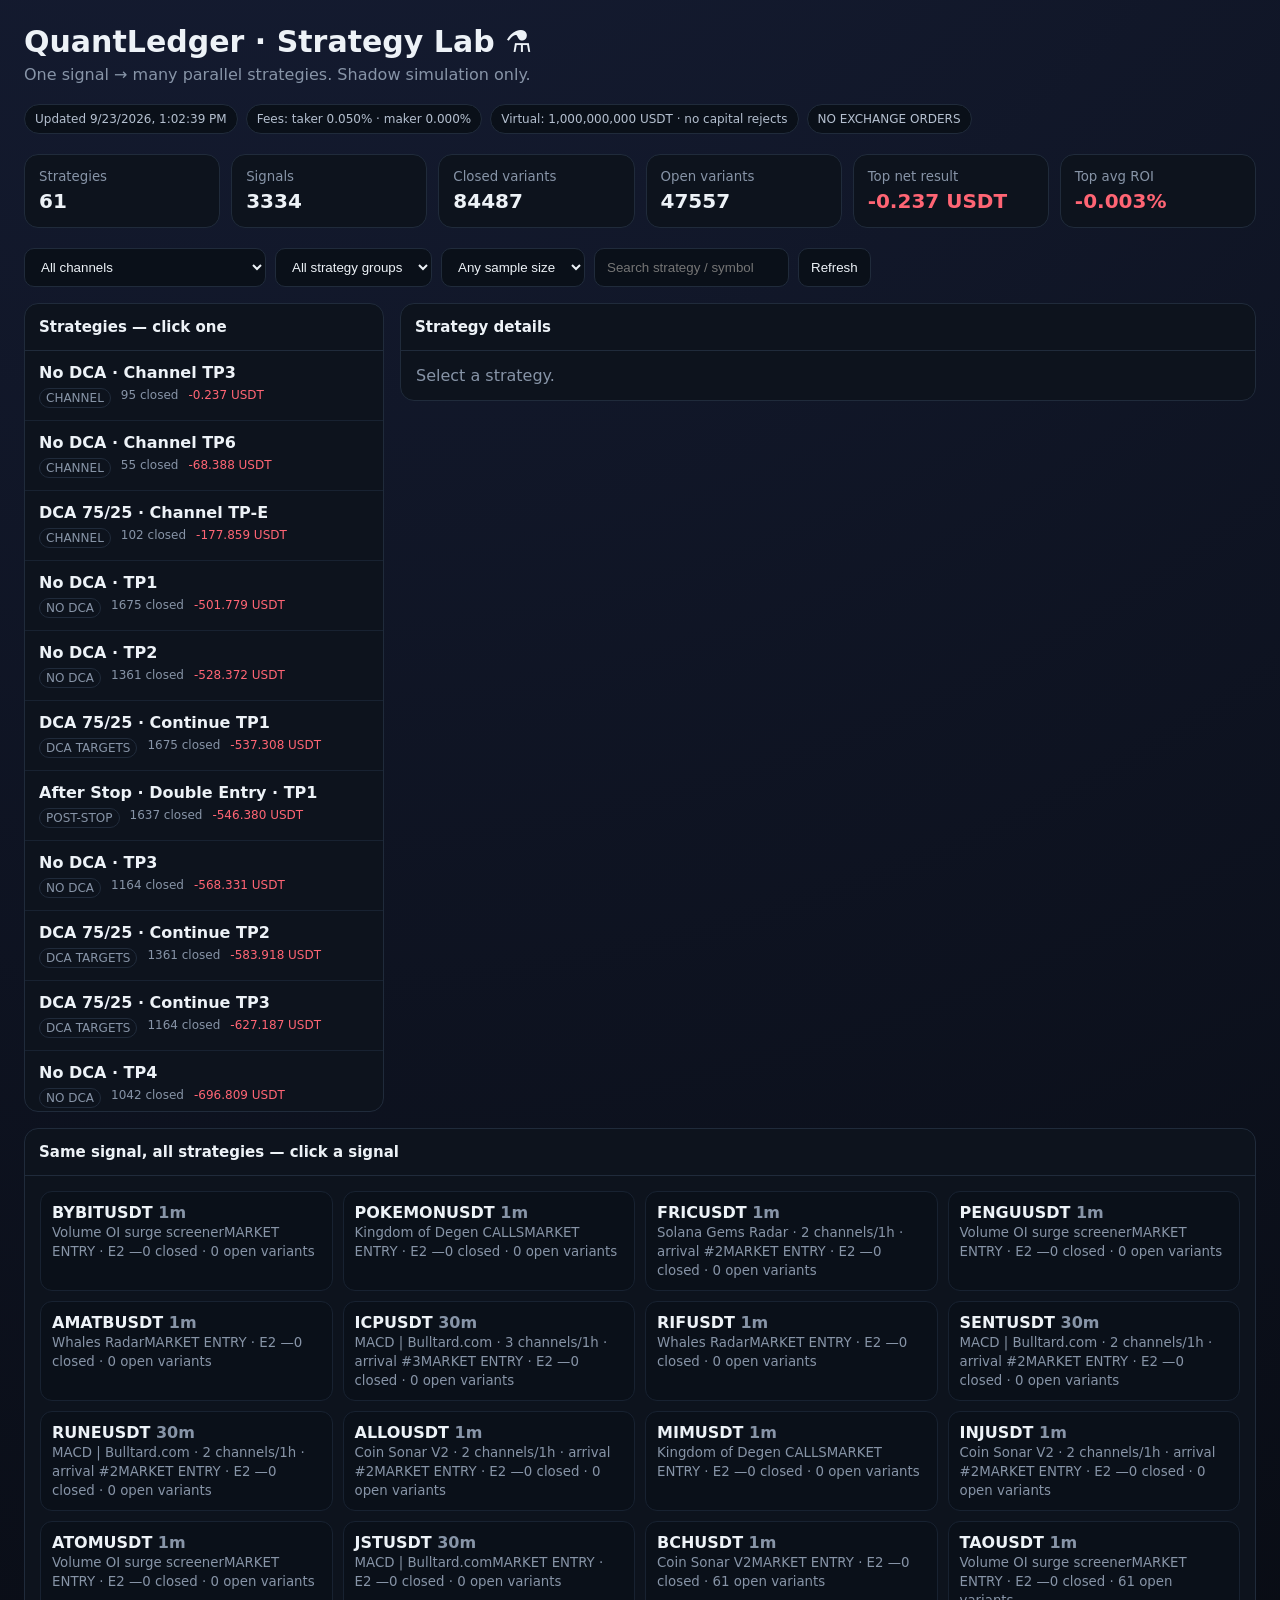
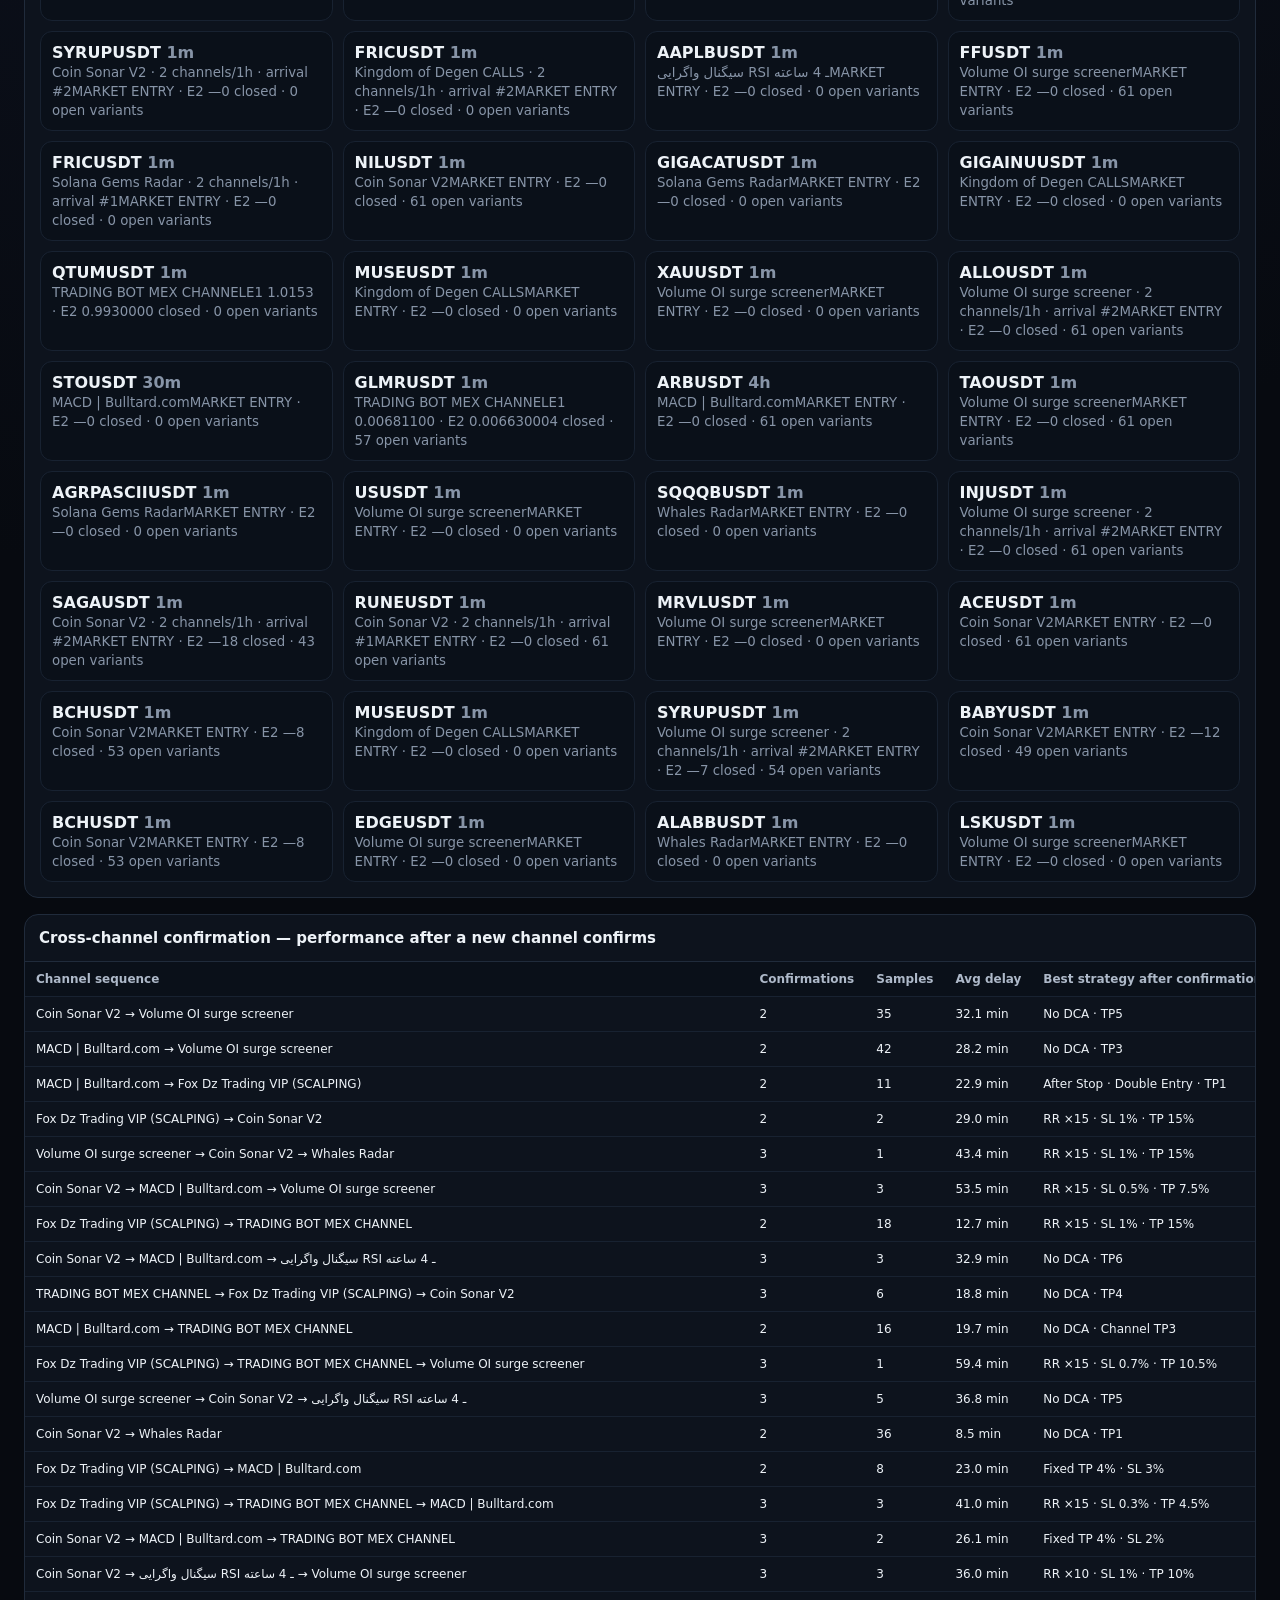
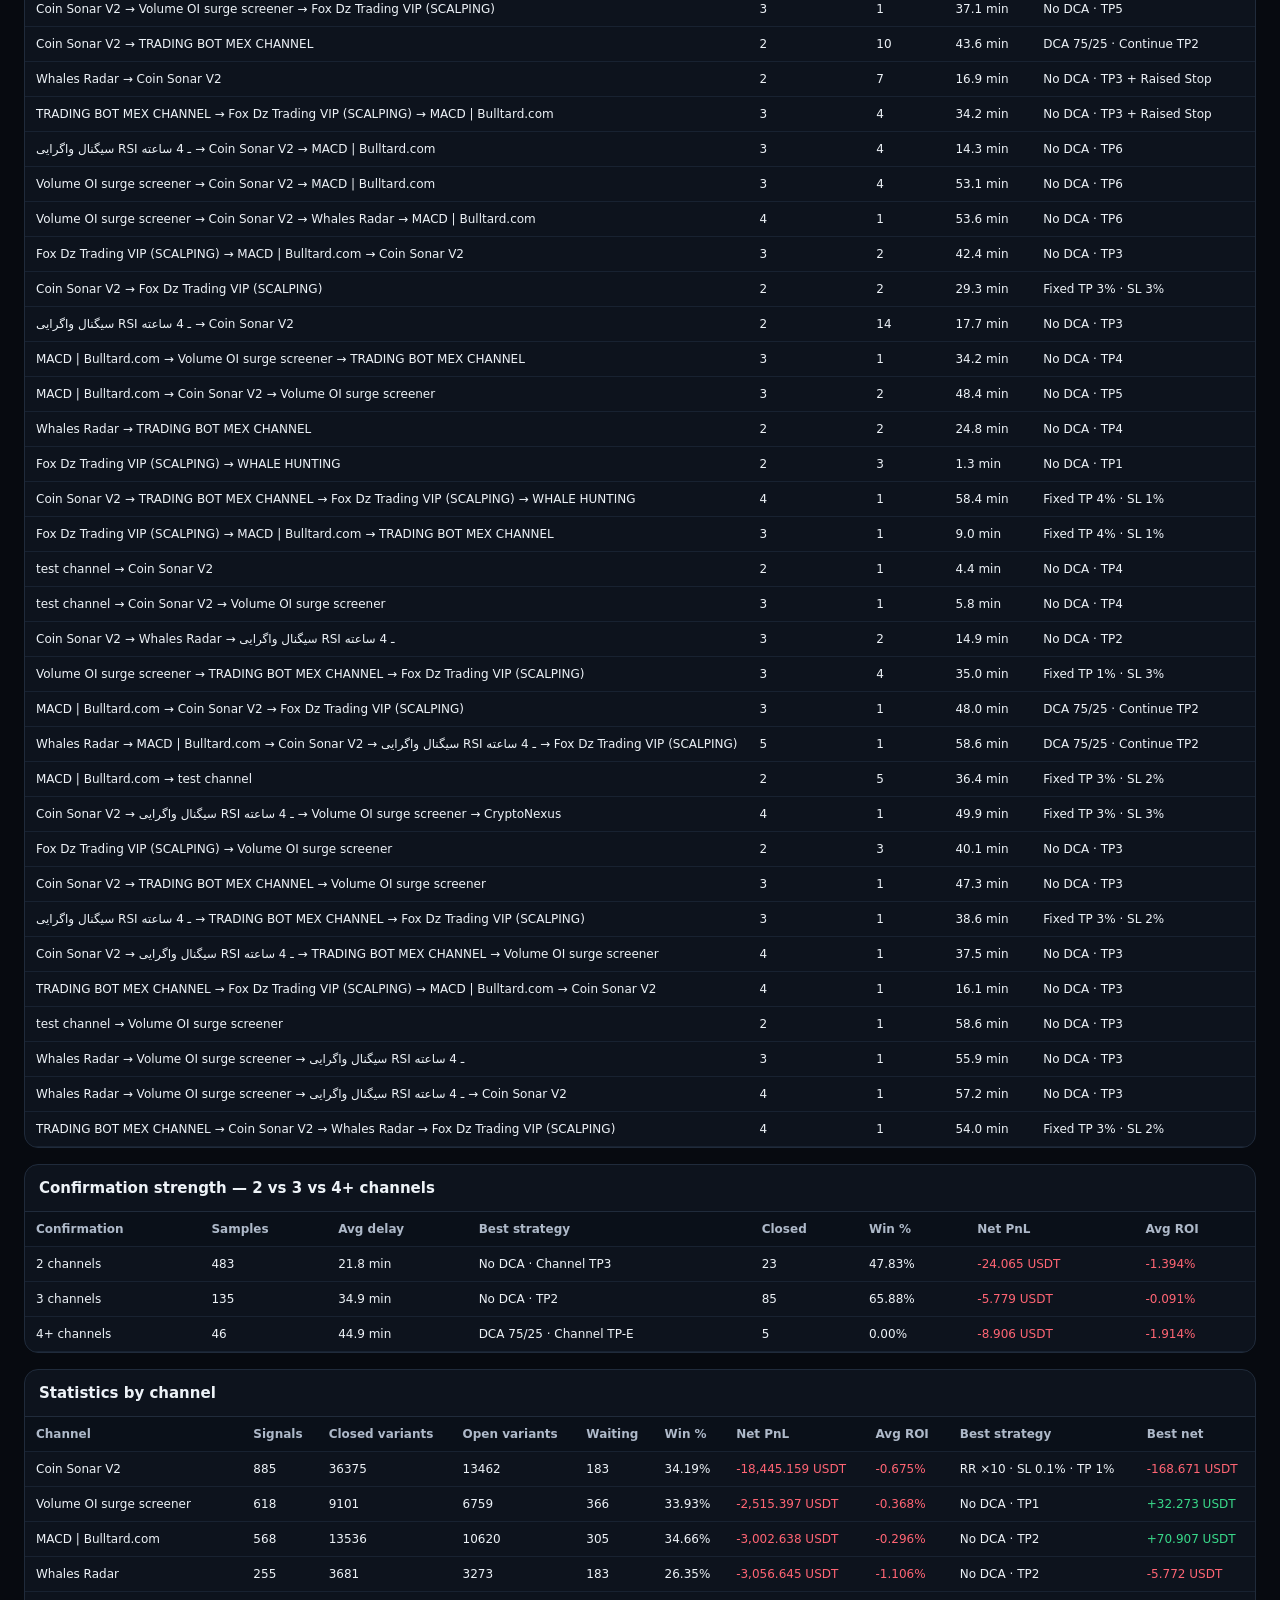
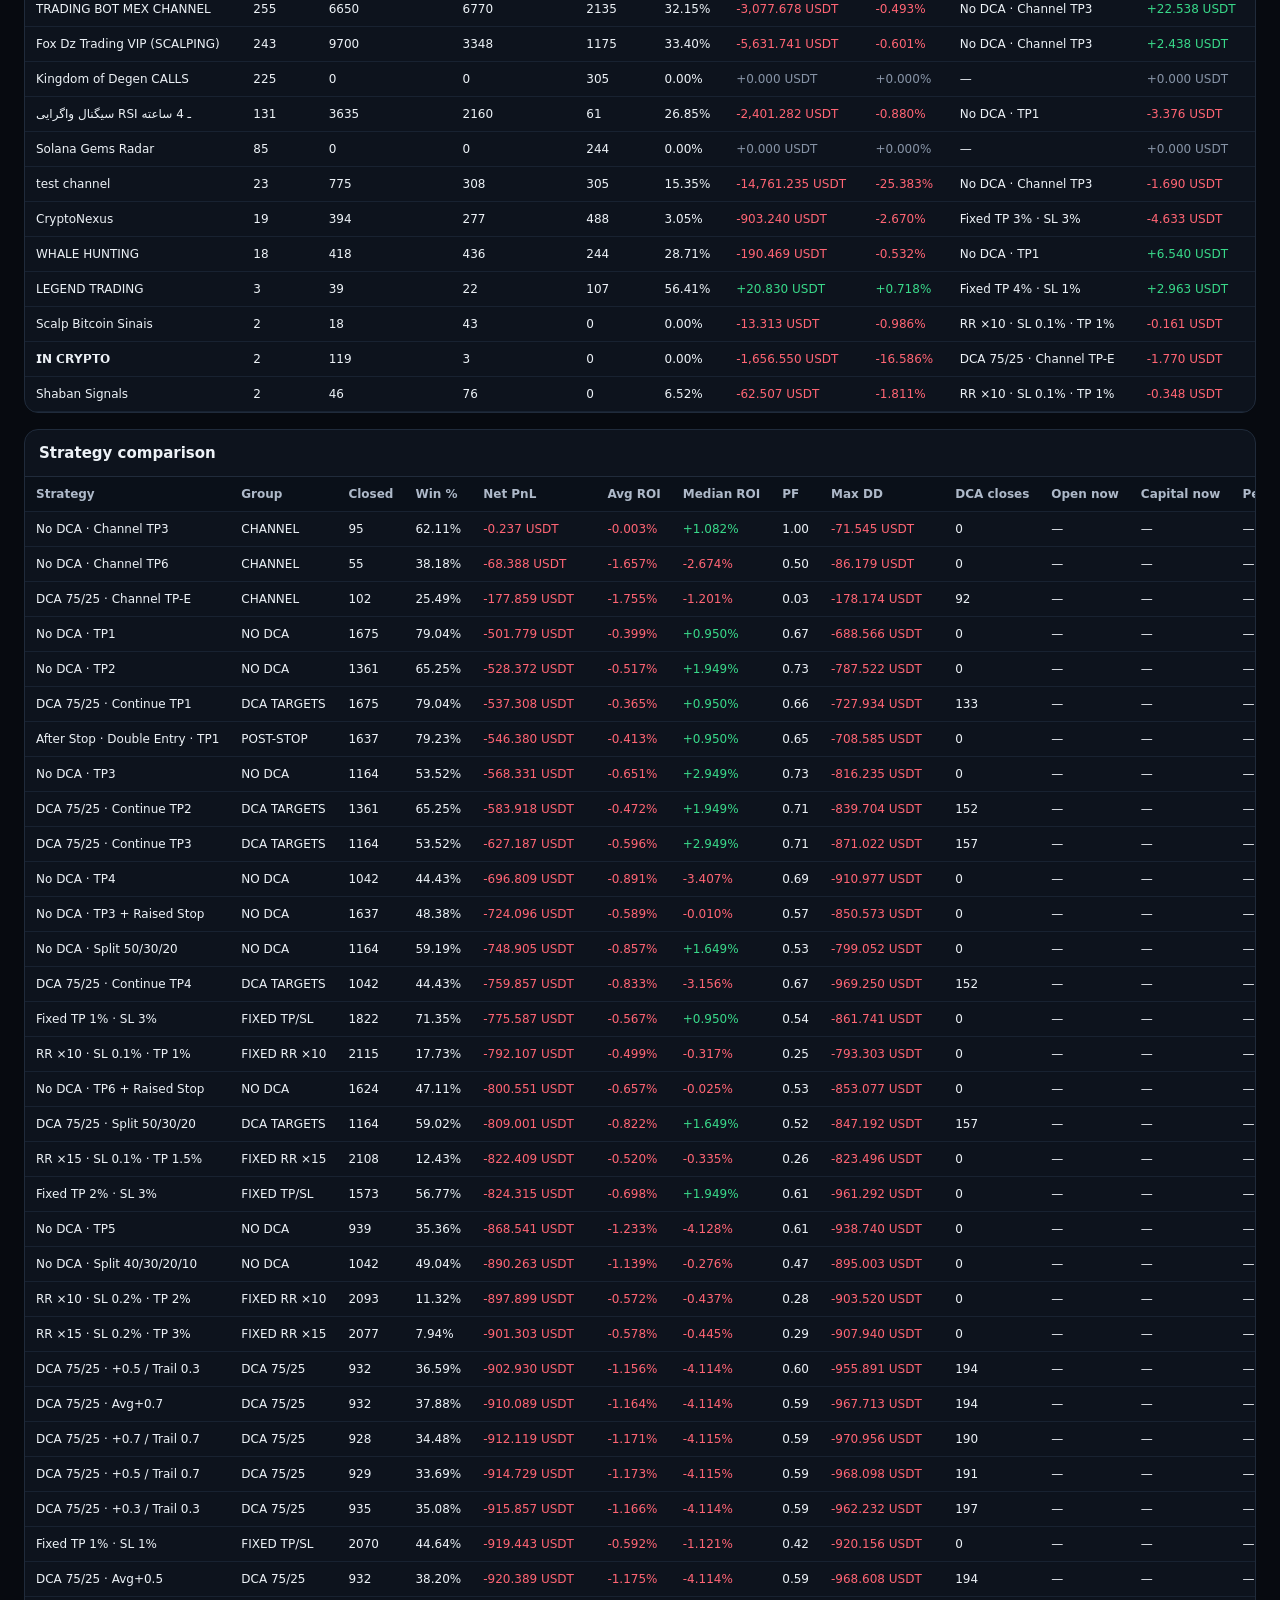
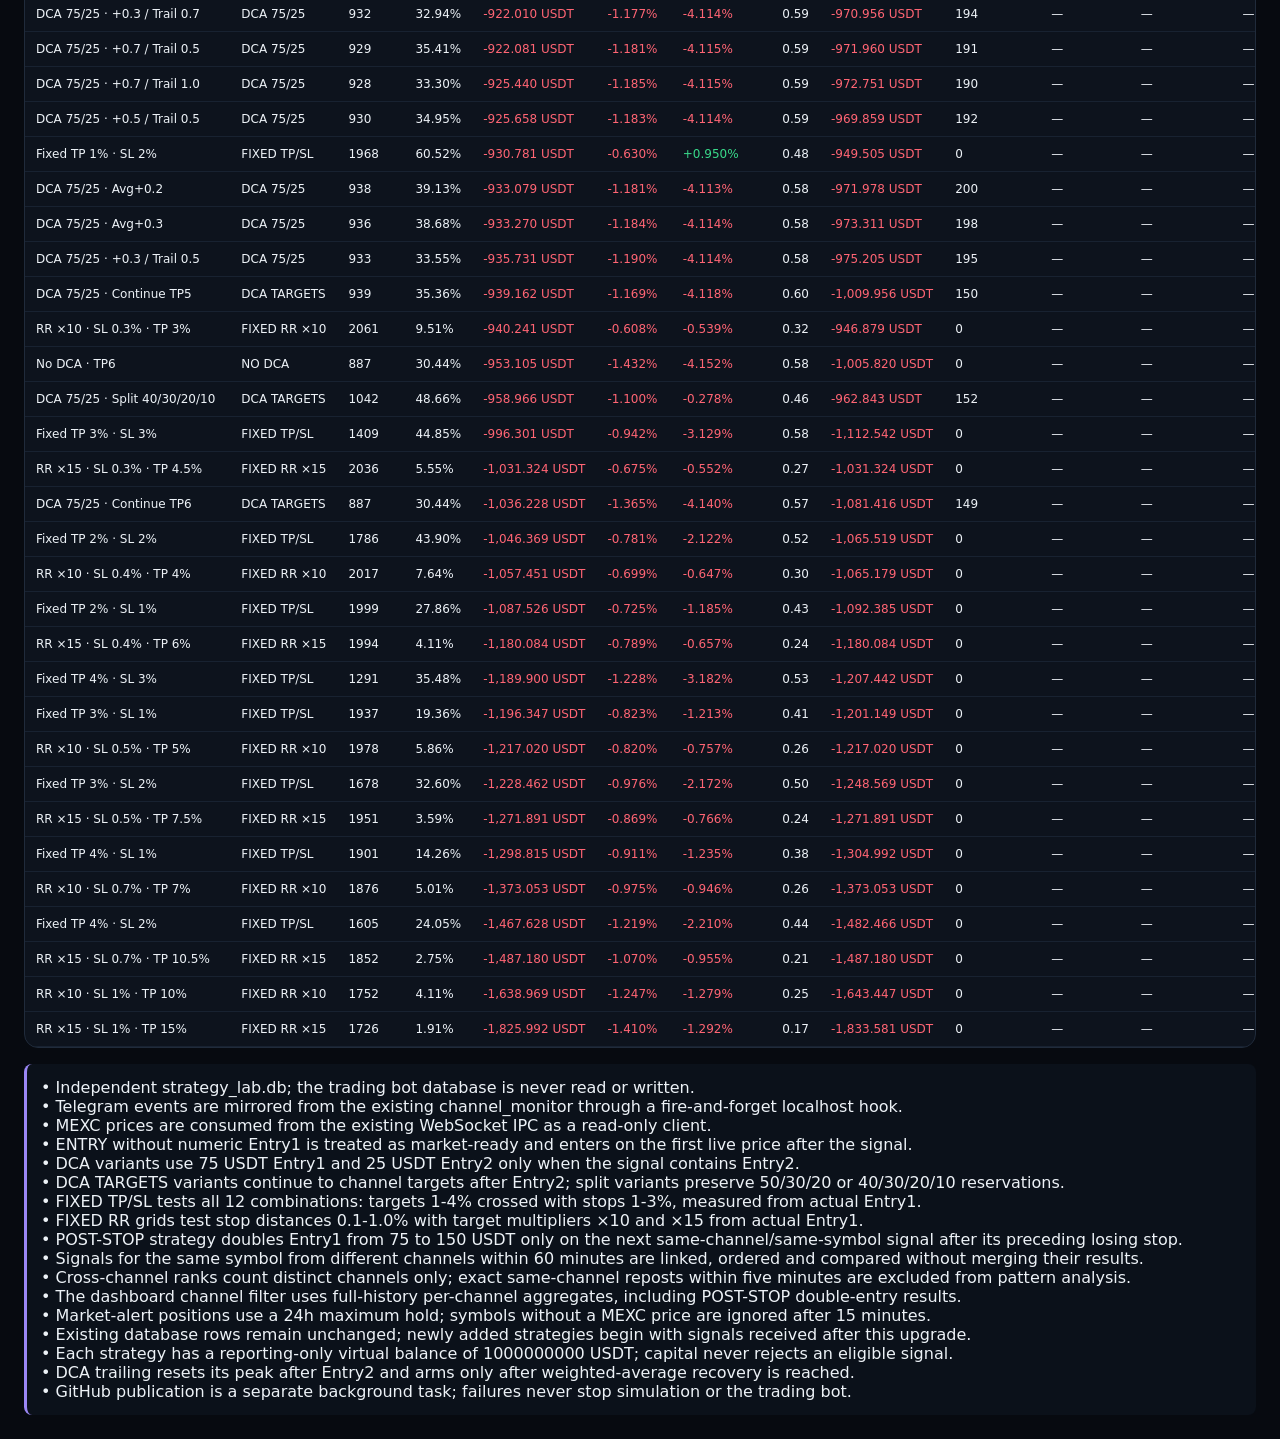
==== commit 77e8ec90: "Update Strategy Lab page" ====
--- a/strategy-lab.html
+++ b/strategy-lab.html
@@ -71,7 +71,7 @@
     <tbody id="channels"></tbody></table></div></div>
 
   <div class="panel" style="margin-top:16px"><h2>Strategy comparison</h2><div class="tablewrap" style="margin:0;border:0;border-radius:0"><table>
-    <thead><tr><th>Strategy</th><th>Group</th><th>Closed</th><th>Win %</th><th>Net PnL</th><th>Avg ROI</th><th>Median ROI</th><th>PF</th><th>Max DD</th><th>DCA closes</th></tr></thead>
+    <thead><tr><th>Strategy</th><th>Group</th><th>Closed</th><th>Win %</th><th>Net PnL</th><th>Avg ROI</th><th>Median ROI</th><th>PF</th><th>Max DD</th><th>DCA closes</th><th>Open now</th><th>Capital now</th><th>Peak open</th><th>Peak capital</th><th>Recommended</th></tr></thead>
     <tbody id="comparison"></tbody></table></div></div>
 
   <div class="assumptions" id="notes">Waiting for data…</div>
@@ -106,6 +106,7 @@
 }
 function showStrategy(id){
   selectedStrategy=id; const s=sMap()[id]; if(!s)return; renderStrategyList();
+  const channel=selectedChannel();
   $('#detailTitle').textContent=s.name;
   const c=s.config||{};
   const trades=[];
@@ -119,6 +120,7 @@
       <div class="mini"><small>Profit factor</small><b>${s.profit_factor>900?'∞':n(s.profit_factor,2)}</b></div><div class="mini"><small>Max DD</small><b class="${cls(s.max_drawdown_usdt)}">${money(s.max_drawdown_usdt)}</b></div>
     </div>
     <div class="desc" style="margin-top:10px">Virtual capital: ${n(s.virtual_initial_balance,0)} USDT · Deployed: ${n(s.virtual_deployed,2)} USDT · Reserved for DCA: ${n(s.virtual_reserved,2)} USDT · Capital entry rejections: OFF</div>
+    <div class="desc" style="margin-top:10px">${channel?`Capital sizing for <b>${esc(channel.channel_name)}</b> + <b>${esc(s.name)}</b> only: open now ${s.open} · committed now ${money(s.current_capital_usdt)} · historical peak ${s.peak_open_positions} simultaneous positions / ${money(s.peak_capital_usdt)} · recommended with 10% buffer ${money(s.recommended_capital_usdt)}.`:'Select one channel above to calculate capital for one channel + one strategy. Global capital sizing is intentionally not shown.'}</div>
     <div class="tablewrap"><table><thead><tr><th>Setting</th><th>Value</th><th>Setting</th><th>Value</th></tr></thead><tbody>
       <tr><td>Entry1</td><td>${n(c.entry1_usdt,0)} USDT</td><td>Entry2</td><td>${c.dca?n(c.entry2_usdt,0)+' USDT':'OFF'}</td></tr>
       <tr><td>Mode</td><td>${esc(c.mode)}</td><td>Target</td><td>${c.mode==='SPLIT'?'Split':('TP'+c.target)}</td></tr>
@@ -157,7 +159,8 @@
 }
 function renderComparison(){
   const rows=filteredStrategies().sort((a,b)=>b.net_pnl-a.net_pnl);
-  $('#comparison').innerHTML=rows.map(s=>`<tr><td>${esc(s.name)}</td><td>${esc(s.group)}</td><td>${s.closed}</td><td>${n(s.win_rate,2)}%</td><td class="${cls(s.net_pnl)}">${money(s.net_pnl)}</td><td class="${cls(s.avg_roi)}">${pct(s.avg_roi)}</td><td class="${cls(s.median_roi)}">${pct(s.median_roi)}</td><td>${s.profit_factor>900?'∞':n(s.profit_factor,2)}</td><td class="${cls(s.max_drawdown_usdt)}">${money(s.max_drawdown_usdt)}</td><td>${s.dca_closed}</td></tr>`).join('');
+  const channel=selectedChannel();
+  $('#comparison').innerHTML=rows.map(s=>`<tr><td>${esc(s.name)}</td><td>${esc(s.group)}</td><td>${s.closed}</td><td>${n(s.win_rate,2)}%</td><td class="${cls(s.net_pnl)}">${money(s.net_pnl)}</td><td class="${cls(s.avg_roi)}">${pct(s.avg_roi)}</td><td class="${cls(s.median_roi)}">${pct(s.median_roi)}</td><td>${s.profit_factor>900?'∞':n(s.profit_factor,2)}</td><td class="${cls(s.max_drawdown_usdt)}">${money(s.max_drawdown_usdt)}</td><td>${s.dca_closed}</td><td>${channel?s.open:'—'}</td><td>${channel?money(s.current_capital_usdt):'—'}</td><td>${channel?s.peak_open_positions:'—'}</td><td>${channel?money(s.peak_capital_usdt):'—'}</td><td>${channel?money(s.recommended_capital_usdt):'Select channel'}</td></tr>`).join('');
 }
 function renderChannels(){
   const chosen=selectedChannel();
